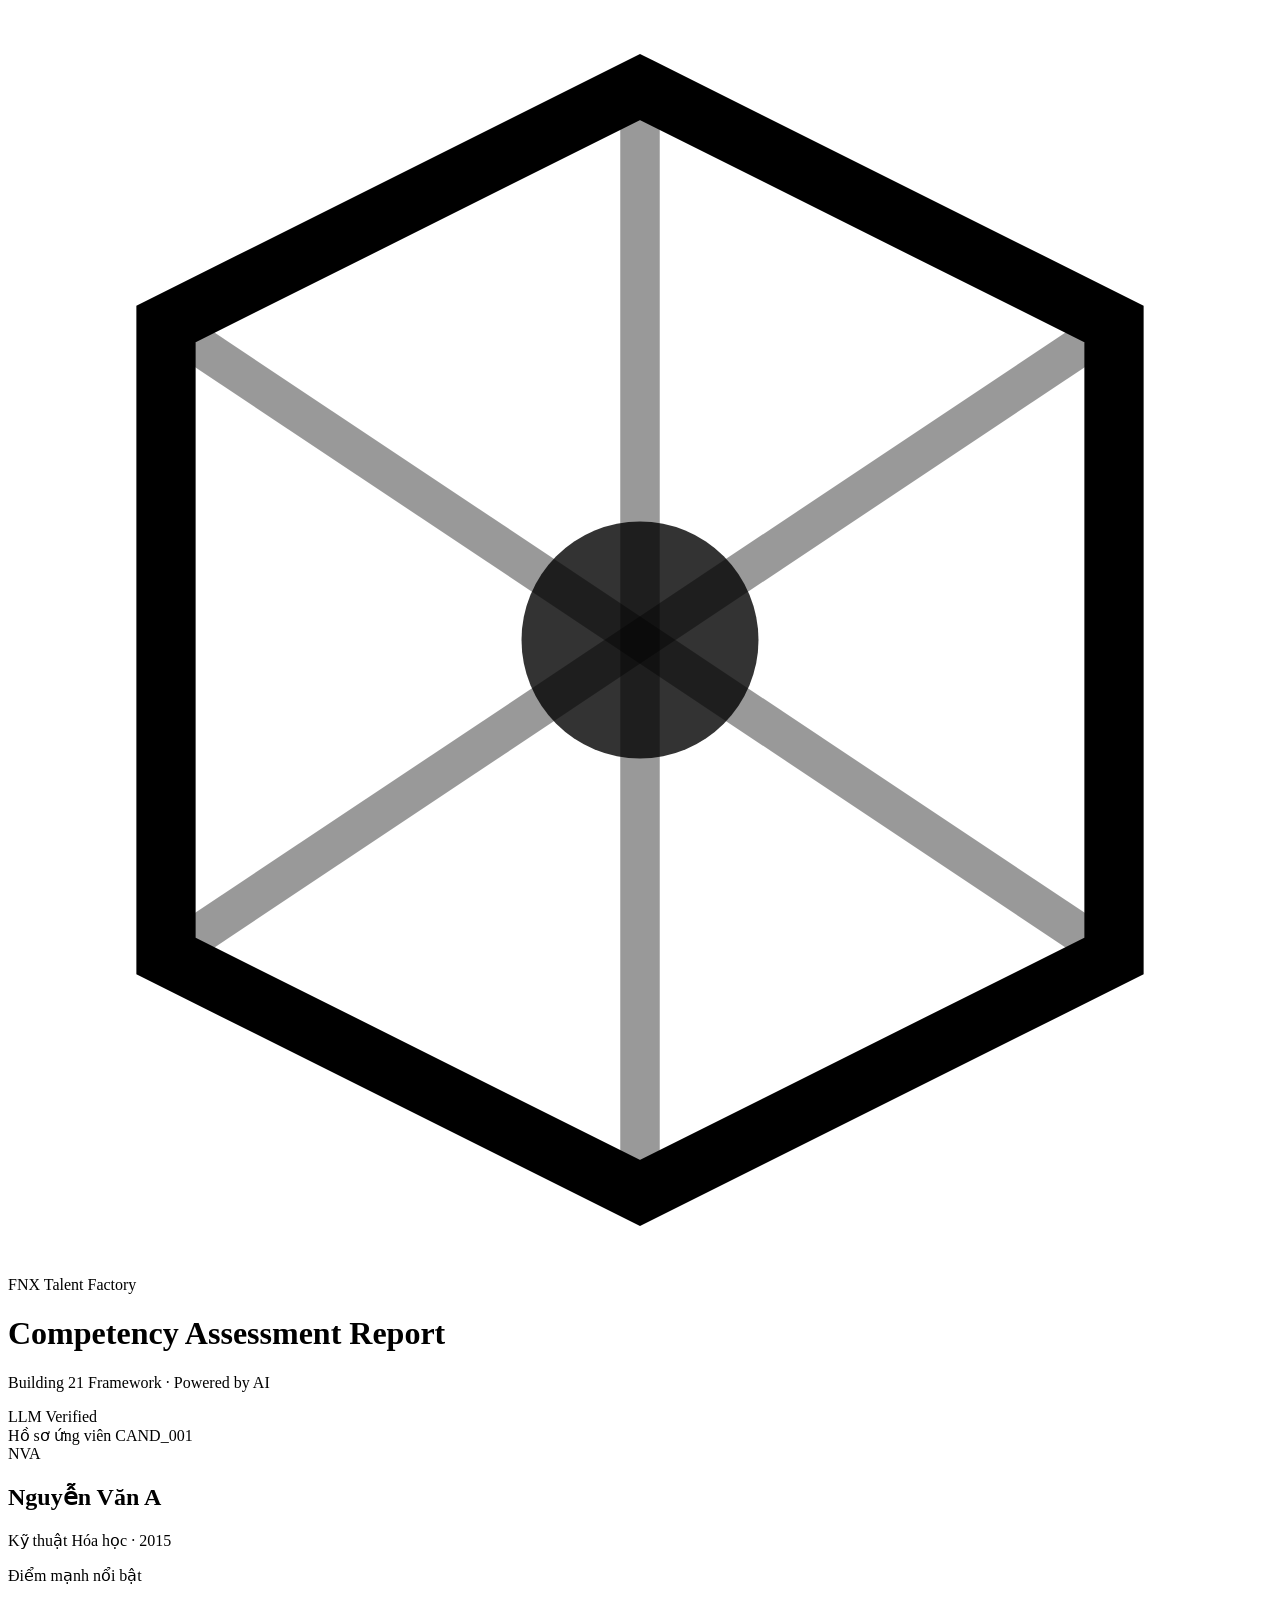
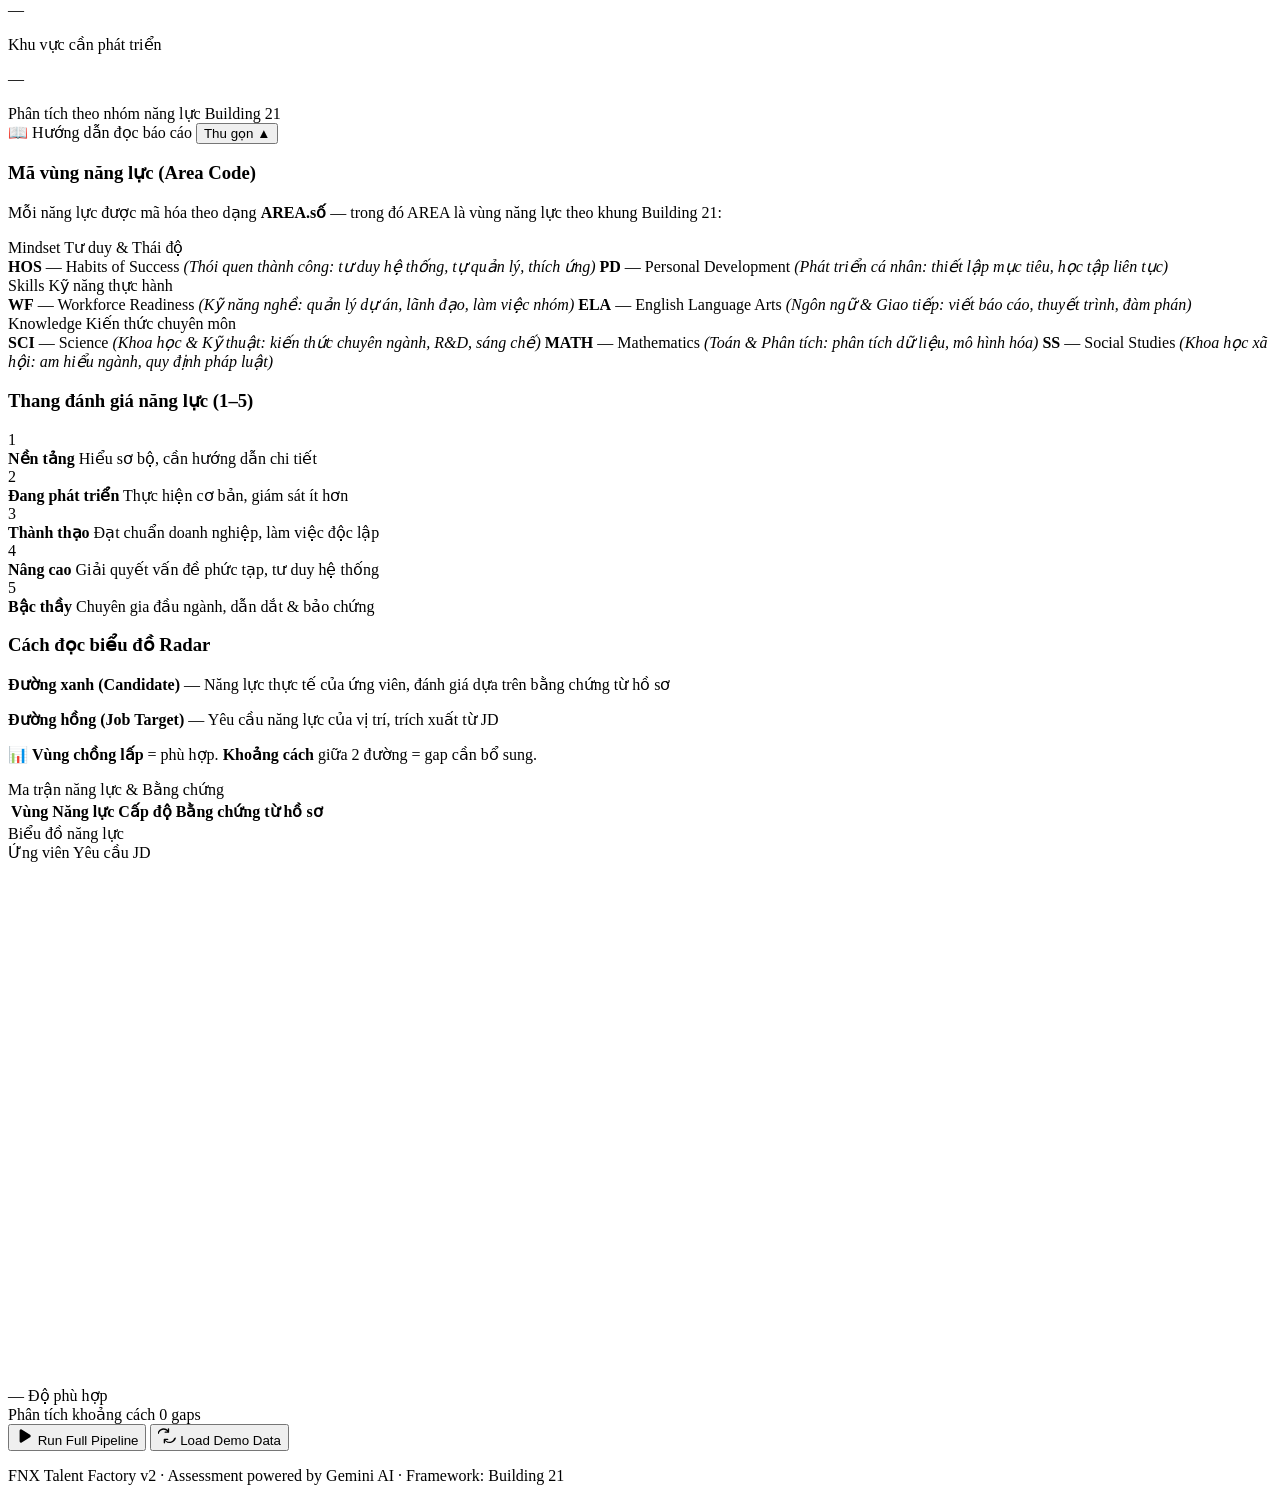
==== dashboard/index.html @ ba30fd25 "feat: FNX Talent Factory v2 — DAG Pipeline + Assessment Dashboard Architecture: - DAG Pipeline Engin" ====
<!DOCTYPE html>
<html lang="vi">

<head>
    <meta charset="UTF-8">
    <meta name="viewport" content="width=device-width, initial-scale=1.0">
    <title>FNX Talent Factory — Competency Assessment Report</title>
    <meta name="description"
        content="FNX Talent Factory Assessment Dashboard — Radar Chart visualization inspired by SHL and Korn Ferry assessment standards.">
    <link rel="preconnect" href="https://fonts.googleapis.com">
    <link rel="preconnect" href="https://fonts.gstatic.com" crossorigin>
    <link
        href="https://fonts.googleapis.com/css2?family=Inter:wght@300;400;500;600;700;800&family=JetBrains+Mono:wght@400;500&display=swap"
        rel="stylesheet">
    <link rel="stylesheet" href="/static/styles.css">
</head>

<body>
    <!-- Ambient background -->
    <div class="ambient-bg">
        <div class="ambient-orb orb-1"></div>
        <div class="ambient-orb orb-2"></div>
        <div class="ambient-orb orb-3"></div>
    </div>

    <div class="app-container">
        <!-- Header -->
        <header class="app-header">
            <div class="header-left">
                <div class="logo">
                    <div class="logo-icon">
                        <svg viewBox="0 0 32 32" fill="none">
                            <path d="M16 2L28 8V24L16 30L4 24V8L16 2Z" stroke="currentColor" stroke-width="1.5"
                                fill="none" />
                            <path d="M16 2L16 30" stroke="currentColor" stroke-width="1" opacity="0.4" />
                            <path d="M4 8L28 24" stroke="currentColor" stroke-width="1" opacity="0.4" />
                            <path d="M28 8L4 24" stroke="currentColor" stroke-width="1" opacity="0.4" />
                            <circle cx="16" cy="16" r="3" fill="currentColor" opacity="0.8" />
                        </svg>
                    </div>
                    <div class="logo-text">
                        <span class="logo-name">FNX</span>
                        <span class="logo-sub">Talent Factory</span>
                    </div>
                </div>
            </div>
            <div class="header-center">
                <h1>Competency Assessment Report</h1>
                <p class="header-subtitle">Building 21 Framework · Powered by AI</p>
            </div>
            <div class="header-right">
                <div class="header-meta">
                    <span class="meta-badge live-badge">
                        <span class="pulse-dot"></span>
                        LLM Verified
                    </span>
                    <span class="meta-date" id="reportDate"></span>
                </div>
            </div>
        </header>

        <!-- Main Content -->
        <main class="main-content">
            <!-- Left Column: Candidate Info + Details -->
            <div class="col-left">
                <!-- Candidate Card -->
                <section class="card candidate-card" id="candidateCard">
                    <div class="card-header">
                        <span class="card-label">Hồ sơ ứng viên</span>
                        <span class="candidate-id" id="candidateId">CAND_001</span>
                    </div>
                    <div class="candidate-info">
                        <div class="candidate-avatar" id="candidateAvatar">
                            <span>NVA</span>
                        </div>
                        <div class="candidate-details">
                            <h2 class="candidate-name" id="candidateName">Nguyễn Văn A</h2>
                            <p class="candidate-major" id="candidateMajor">Kỹ thuật Hóa học · 2015</p>
                        </div>
                    </div>
                    <div class="candidate-summary">
                        <div class="summary-item">
                            <span class="summary-label">Điểm mạnh nổi bật</span>
                            <p class="summary-text" id="overallStrength">—</p>
                        </div>
                        <div class="summary-item">
                            <span class="summary-label">Khu vực cần phát triển</span>
                            <p class="summary-text" id="developmentAreas">—</p>
                        </div>
                    </div>
                </section>

                <!-- Domain Breakdown -->
                <section class="card domain-card">
                    <div class="card-header">
                        <span class="card-label">Phân tích theo nhóm năng lực</span>
                        <span class="card-badge">Building 21</span>
                    </div>
                    <div class="domain-bars" id="domainBars">
                        <!-- Generated by JS -->
                    </div>
                </section>

                <!-- Framework Legend — Hướng dẫn đọc báo cáo -->
                <section class="card legend-card" id="legendCard">
                    <div class="card-header">
                        <span class="card-label">📖 Hướng dẫn đọc báo cáo</span>
                        <button class="card-toggle" id="legendToggle" onclick="toggleLegend()">Thu gọn ▲</button>
                    </div>
                    <div class="legend-content" id="legendContent">
                        <!-- Area Codes -->
                        <div class="legend-section">
                            <h3 class="legend-section-title">Mã vùng năng lực (Area Code)</h3>
                            <p class="legend-section-desc">Mỗi năng lực được mã hóa theo dạng <strong>AREA.số</strong> —
                                trong đó AREA là vùng năng lực theo khung Building 21:</p>
                            <div class="legend-grid">
                                <div class="legend-area-item" style="--area-color: var(--domain-mindset)">
                                    <div class="legend-area-header">
                                        <span class="legend-area-badge">Mindset</span>
                                        <span class="legend-area-label">Tư duy & Thái độ</span>
                                    </div>
                                    <div class="legend-area-codes">
                                        <span class="legend-code"><strong>HOS</strong> — Habits of Success <em>(Thói
                                                quen thành công: tư duy hệ thống, tự quản lý, thích ứng)</em></span>
                                        <span class="legend-code"><strong>PD</strong> — Personal Development <em>(Phát
                                                triển cá nhân: thiết lập mục tiêu, học tập liên tục)</em></span>
                                    </div>
                                </div>
                                <div class="legend-area-item" style="--area-color: var(--domain-skills)">
                                    <div class="legend-area-header">
                                        <span class="legend-area-badge">Skills</span>
                                        <span class="legend-area-label">Kỹ năng thực hành</span>
                                    </div>
                                    <div class="legend-area-codes">
                                        <span class="legend-code"><strong>WF</strong> — Workforce Readiness <em>(Kỹ năng
                                                nghề: quản lý dự án, lãnh đạo, làm việc nhóm)</em></span>
                                        <span class="legend-code"><strong>ELA</strong> — English Language Arts <em>(Ngôn
                                                ngữ & Giao tiếp: viết báo cáo, thuyết trình, đàm phán)</em></span>
                                    </div>
                                </div>
                                <div class="legend-area-item" style="--area-color: var(--domain-knowledge)">
                                    <div class="legend-area-header">
                                        <span class="legend-area-badge">Knowledge</span>
                                        <span class="legend-area-label">Kiến thức chuyên môn</span>
                                    </div>
                                    <div class="legend-area-codes">
                                        <span class="legend-code"><strong>SCI</strong> — Science <em>(Khoa học & Kỹ
                                                thuật: kiến thức chuyên ngành, R&D, sáng chế)</em></span>
                                        <span class="legend-code"><strong>MATH</strong> — Mathematics <em>(Toán & Phân
                                                tích: phân tích dữ liệu, mô hình hóa)</em></span>
                                        <span class="legend-code"><strong>SS</strong> — Social Studies <em>(Khoa học xã
                                                hội: am hiểu ngành, quy định pháp luật)</em></span>
                                    </div>
                                </div>
                            </div>
                        </div>

                        <!-- Level Scale -->
                        <div class="legend-section">
                            <h3 class="legend-section-title">Thang đánh giá năng lực (1–5)</h3>
                            <div class="level-scale">
                                <div class="level-scale-item">
                                    <span class="level-badge level-1">1</span>
                                    <div class="level-scale-text">
                                        <strong>Nền tảng</strong>
                                        <span>Hiểu sơ bộ, cần hướng dẫn chi tiết</span>
                                    </div>
                                </div>
                                <div class="level-scale-item">
                                    <span class="level-badge level-2">2</span>
                                    <div class="level-scale-text">
                                        <strong>Đang phát triển</strong>
                                        <span>Thực hiện cơ bản, giám sát ít hơn</span>
                                    </div>
                                </div>
                                <div class="level-scale-item">
                                    <span class="level-badge level-3">3</span>
                                    <div class="level-scale-text">
                                        <strong>Thành thạo</strong>
                                        <span>Đạt chuẩn doanh nghiệp, làm việc độc lập</span>
                                    </div>
                                </div>
                                <div class="level-scale-item">
                                    <span class="level-badge level-4">4</span>
                                    <div class="level-scale-text">
                                        <strong>Nâng cao</strong>
                                        <span>Giải quyết vấn đề phức tạp, tư duy hệ thống</span>
                                    </div>
                                </div>
                                <div class="level-scale-item">
                                    <span class="level-badge level-5">5</span>
                                    <div class="level-scale-text">
                                        <strong>Bậc thầy</strong>
                                        <span>Chuyên gia đầu ngành, dẫn dắt & bảo chứng</span>
                                    </div>
                                </div>
                            </div>
                        </div>

                        <!-- Reading guide -->
                        <div class="legend-section reading-guide">
                            <h3 class="legend-section-title">Cách đọc biểu đồ Radar</h3>
                            <div class="reading-guide-items">
                                <p><span class="legend-dot legend-actual"></span> <strong>Đường xanh
                                        (Candidate)</strong> — Năng lực thực tế của ứng viên, đánh giá dựa trên bằng
                                    chứng từ hồ sơ</p>
                                <p><span class="legend-dot legend-target"></span> <strong>Đường hồng (Job
                                        Target)</strong> — Yêu cầu năng lực của vị trí, trích xuất từ JD</p>
                                <p>📊 <strong>Vùng chồng lấp</strong> = phù hợp. <strong>Khoảng cách</strong> giữa 2
                                    đường = gap cần bổ sung.</p>
                            </div>
                        </div>
                    </div>
                </section>

                <!-- Competency Detail Table -->
                <section class="card competency-table-card">
                    <div class="card-header">
                        <span class="card-label">Ma trận năng lực & Bằng chứng</span>
                    </div>
                    <div class="table-wrapper">
                        <table class="competency-table" id="competencyTable">
                            <thead>
                                <tr>
                                    <th>Vùng</th>
                                    <th>Năng lực</th>
                                    <th>Cấp độ</th>
                                    <th>Bằng chứng từ hồ sơ</th>
                                </tr>
                            </thead>
                            <tbody id="competencyTableBody">
                                <!-- Generated by JS -->
                            </tbody>
                        </table>
                    </div>
                </section>
            </div>

            <!-- Right Column: Radar Chart + Score -->
            <div class="col-right">
                <!-- Radar Chart Card -->
                <section class="card radar-card">
                    <div class="card-header">
                        <span class="card-label">Biểu đồ năng lực</span>
                        <div class="radar-legend">
                            <span class="legend-item">
                                <span class="legend-dot legend-actual"></span>
                                Ứng viên
                            </span>
                            <span class="legend-item">
                                <span class="legend-dot legend-target"></span>
                                Yêu cầu JD
                            </span>
                        </div>
                    </div>
                    <div class="radar-container">
                        <canvas id="radarCanvas" width="520" height="520"></canvas>
                        <div class="radar-center-score" id="radarCenterScore">
                            <span class="score-value" id="fitScoreValue">—</span>
                            <span class="score-label">Độ phù hợp</span>
                        </div>
                    </div>
                </section>

                <!-- Gap Analysis Card (SHL style) -->
                <section class="card gap-card">
                    <div class="card-header">
                        <span class="card-label">Phân tích khoảng cách</span>
                        <span class="card-badge gap-badge" id="gapCount">0 gaps</span>
                    </div>
                    <div class="gap-list" id="gapList">
                        <!-- Generated by JS -->
                    </div>
                </section>

                <!-- Action Button -->
                <div class="action-bar">
                    <button class="btn btn-primary" id="runAssessmentBtn" onclick="runFullPipeline()">
                        <svg viewBox="0 0 20 20" fill="currentColor" width="18" height="18">
                            <path
                                d="M6.3 2.841A1.5 1.5 0 004 4.11V15.89a1.5 1.5 0 002.3 1.269l9.344-5.89a1.5 1.5 0 000-2.538L6.3 2.84z" />
                        </svg>
                        Run Full Pipeline
                    </button>
                    <button class="btn btn-secondary" onclick="loadDemoData()">
                        <svg viewBox="0 0 20 20" fill="currentColor" width="18" height="18">
                            <path fill-rule="evenodd"
                                d="M15.312 11.424a5.5 5.5 0 01-9.201 2.466l-.312-.311h2.433a.75.75 0 000-1.5H4.598a.75.75 0 00-.75.75v3.634a.75.75 0 001.5 0v-2.033l.312.311a7 7 0 0011.712-3.138.75.75 0 00-1.449-.39zm-6.624-8.848a7 7 0 00-11.712 3.138.75.75 0 001.45.388 5.5 5.5 0 019.201-2.466l.312.311H5.506a.75.75 0 000 1.5H9.14a.75.75 0 00.75-.75V1.063a.75.75 0 00-1.5 0v2.033l-.312-.311z"
                                clip-rule="evenodd" transform="translate(2.5,1)" />
                        </svg>
                        Load Demo Data
                    </button>
                </div>
            </div>
        </main>

        <!-- Footer -->
        <footer class="app-footer">
            <p>FNX Talent Factory v2 · Assessment powered by Gemini AI · Framework: Building 21</p>
        </footer>
    </div>

    <script src="/static/radar.js"></script>
    <script src="/static/app.js"></script>
</body>

</html>
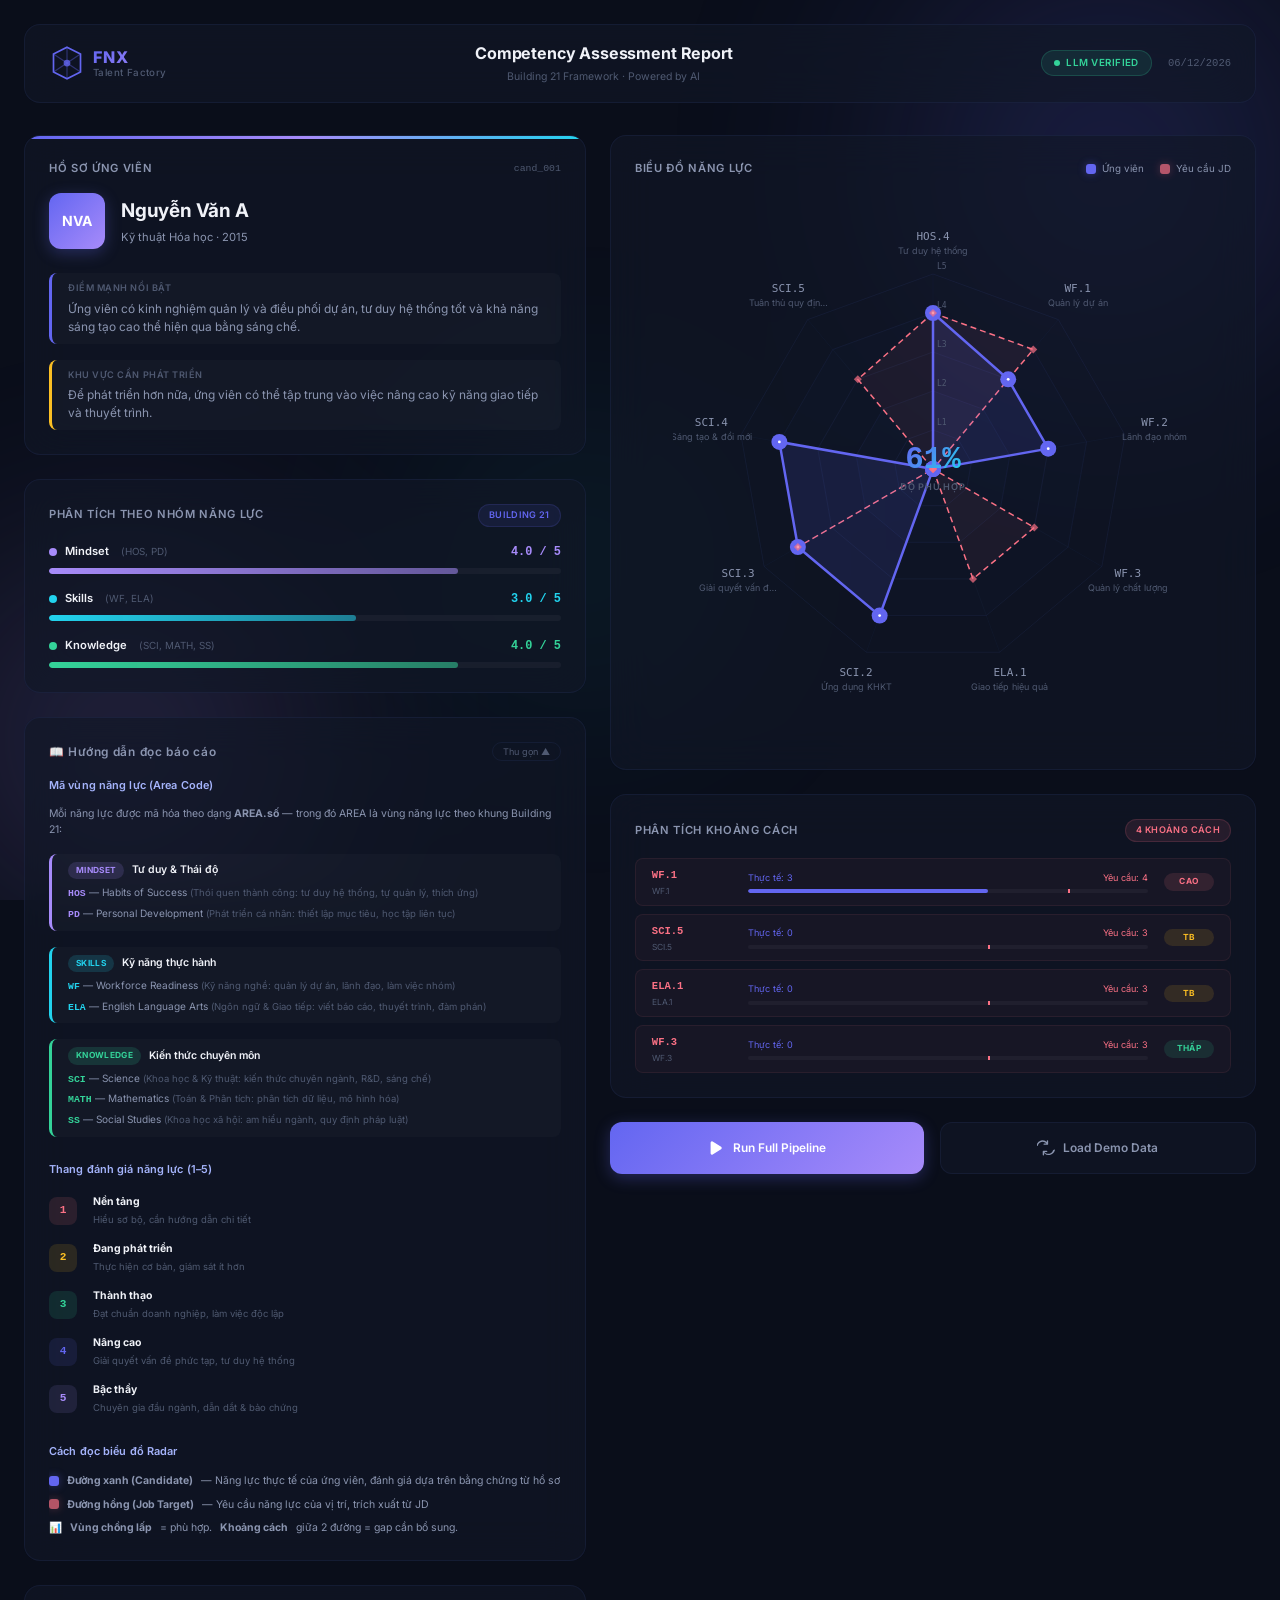
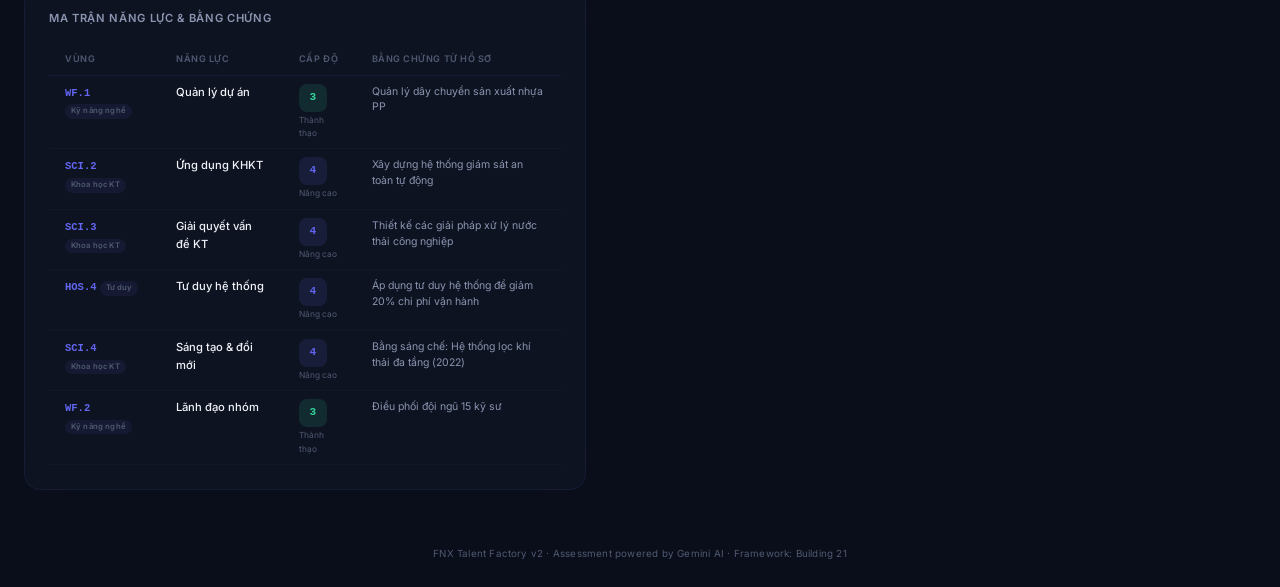
==== commit 1dd826ab: "deploy: Vercel configuration + relative paths - Add vercel.json with Python serverless + static rout" ====
--- a/dashboard/index.html
+++ b/dashboard/index.html
@@ -12,7 +12,7 @@
     <link
         href="https://fonts.googleapis.com/css2?family=Inter:wght@300;400;500;600;700;800&family=JetBrains+Mono:wght@400;500&display=swap"
         rel="stylesheet">
-    <link rel="stylesheet" href="/static/styles.css">
+    <link rel="stylesheet" href="styles.css">
 </head>
 
 <body>
@@ -300,8 +300,8 @@
         </footer>
     </div>
 
-    <script src="/static/radar.js"></script>
-    <script src="/static/app.js"></script>
+    <script src="radar.js"></script>
+    <script src="app.js"></script>
 </body>
 
 </html>
--- a/dashboard/styles.css
+++ b/dashboard/styles.css
@@ -0,0 +1,1166 @@
+/* ══════════════════════════════════════════════════════════
+   FNX TALENT FACTORY — ASSESSMENT DASHBOARD
+   Design System: Dark Mode, Glassmorphism, Premium Aesthetic
+   Inspired by: SHL Universal Competency Framework + Korn Ferry
+   ══════════════════════════════════════════════════════════ */
+
+/* ── CSS Custom Properties ── */
+:root {
+    /* Core palette */
+    --bg-primary: #0a0e1a;
+    --bg-secondary: #111827;
+    --bg-card: rgba(17, 24, 39, 0.65);
+    --bg-card-hover: rgba(24, 33, 52, 0.8);
+    --border-subtle: rgba(99, 128, 255, 0.08);
+    --border-glow: rgba(99, 128, 255, 0.2);
+
+    /* Text */
+    --text-primary: #f0f2f8;
+    --text-secondary: #8b95b0;
+    --text-muted: #505a72;
+    --text-accent: #a5b4fc;
+
+    /* Accents */
+    --accent-blue: #6366f1;
+    --accent-cyan: #22d3ee;
+    --accent-emerald: #34d399;
+    --accent-amber: #fbbf24;
+    --accent-rose: #fb7185;
+    --accent-violet: #a78bfa;
+
+    /* Radar chart colors */
+    --radar-candidate: #6366f1;
+    --radar-candidate-fill: rgba(99, 102, 241, 0.15);
+    --radar-target: #fb7185;
+    --radar-target-fill: rgba(251, 113, 133, 0.08);
+    --radar-grid: rgba(99, 128, 255, 0.08);
+    --radar-grid-text: #505a72;
+
+    /* Domain colors */
+    --domain-mindset: #a78bfa;
+    --domain-skills: #22d3ee;
+    --domain-knowledge: #34d399;
+
+    /* Level colors */
+    --level-1: #fb7185;
+    --level-2: #fbbf24;
+    --level-3: #34d399;
+    --level-4: #6366f1;
+    --level-5: #a78bfa;
+
+    /* Spacing */
+    --gap-xs: 4px;
+    --gap-sm: 8px;
+    --gap-md: 16px;
+    --gap-lg: 24px;
+    --gap-xl: 32px;
+    --gap-2xl: 48px;
+
+    /* Radius */
+    --radius-sm: 8px;
+    --radius-md: 12px;
+    --radius-lg: 16px;
+    --radius-xl: 20px;
+
+    /* Transitions */
+    --transition-fast: 150ms cubic-bezier(0.4, 0, 0.2, 1);
+    --transition-base: 250ms cubic-bezier(0.4, 0, 0.2, 1);
+    --transition-slow: 500ms cubic-bezier(0.4, 0, 0.2, 1);
+}
+
+/* ── Reset & Base ── */
+*,
+*::before,
+*::after {
+    margin: 0;
+    padding: 0;
+    box-sizing: border-box;
+}
+
+html {
+    font-size: 14px;
+    -webkit-font-smoothing: antialiased;
+    -moz-osx-font-smoothing: grayscale;
+}
+
+body {
+    font-family: 'Inter', -apple-system, BlinkMacSystemFont, sans-serif;
+    background: var(--bg-primary);
+    color: var(--text-primary);
+    min-height: 100vh;
+    overflow-x: hidden;
+    line-height: 1.6;
+}
+
+/* ── Ambient Background ── */
+.ambient-bg {
+    position: fixed;
+    inset: 0;
+    z-index: 0;
+    overflow: hidden;
+    pointer-events: none;
+}
+
+.ambient-orb {
+    position: absolute;
+    border-radius: 50%;
+    filter: blur(120px);
+    opacity: 0.3;
+    animation: orbFloat 20s ease-in-out infinite;
+}
+
+.orb-1 {
+    width: 600px;
+    height: 600px;
+    background: radial-gradient(circle, var(--accent-blue), transparent 70%);
+    top: -15%;
+    right: -10%;
+    animation-delay: 0s;
+}
+
+.orb-2 {
+    width: 500px;
+    height: 500px;
+    background: radial-gradient(circle, var(--accent-violet), transparent 70%);
+    bottom: -10%;
+    left: -10%;
+    animation-delay: -7s;
+}
+
+.orb-3 {
+    width: 400px;
+    height: 400px;
+    background: radial-gradient(circle, var(--accent-cyan), transparent 70%);
+    top: 40%;
+    left: 30%;
+    animation-delay: -14s;
+    opacity: 0.15;
+}
+
+@keyframes orbFloat {
+
+    0%,
+    100% {
+        transform: translate(0, 0) scale(1);
+    }
+
+    33% {
+        transform: translate(30px, -40px) scale(1.05);
+    }
+
+    66% {
+        transform: translate(-20px, 20px) scale(0.95);
+    }
+}
+
+/* ── App Container ── */
+.app-container {
+    position: relative;
+    z-index: 1;
+    max-width: 1440px;
+    margin: 0 auto;
+    padding: var(--gap-lg);
+    min-height: 100vh;
+    display: flex;
+    flex-direction: column;
+}
+
+/* ── Header ── */
+.app-header {
+    display: flex;
+    align-items: center;
+    justify-content: space-between;
+    padding: var(--gap-md) var(--gap-lg);
+    margin-bottom: var(--gap-xl);
+    background: var(--bg-card);
+    border: 1px solid var(--border-subtle);
+    border-radius: var(--radius-lg);
+    backdrop-filter: blur(20px);
+}
+
+.header-left {
+    flex-shrink: 0;
+}
+
+.logo {
+    display: flex;
+    align-items: center;
+    gap: var(--gap-sm);
+}
+
+.logo-icon {
+    width: 36px;
+    height: 36px;
+    color: var(--accent-blue);
+}
+
+.logo-icon svg {
+    width: 100%;
+    height: 100%;
+}
+
+.logo-text {
+    display: flex;
+    flex-direction: column;
+    line-height: 1.2;
+}
+
+.logo-name {
+    font-size: 1.15rem;
+    font-weight: 800;
+    letter-spacing: 0.05em;
+    background: linear-gradient(135deg, var(--accent-blue), var(--accent-violet));
+    -webkit-background-clip: text;
+    -webkit-text-fill-color: transparent;
+    background-clip: text;
+}
+
+.logo-sub {
+    font-size: 0.7rem;
+    color: var(--text-muted);
+    font-weight: 500;
+    letter-spacing: 0.04em;
+}
+
+.header-center {
+    text-align: center;
+}
+
+.header-center h1 {
+    font-size: 1.15rem;
+    font-weight: 700;
+    color: var(--text-primary);
+    letter-spacing: -0.01em;
+}
+
+.header-subtitle {
+    font-size: 0.75rem;
+    color: var(--text-muted);
+    margin-top: 2px;
+}
+
+.header-right {
+    flex-shrink: 0;
+}
+
+.header-meta {
+    display: flex;
+    align-items: center;
+    gap: var(--gap-md);
+}
+
+.meta-badge {
+    display: inline-flex;
+    align-items: center;
+    gap: 6px;
+    padding: 4px 12px;
+    border-radius: 100px;
+    font-size: 0.7rem;
+    font-weight: 600;
+    text-transform: uppercase;
+    letter-spacing: 0.05em;
+}
+
+.live-badge {
+    background: rgba(52, 211, 153, 0.1);
+    color: var(--accent-emerald);
+    border: 1px solid rgba(52, 211, 153, 0.2);
+}
+
+.pulse-dot {
+    width: 6px;
+    height: 6px;
+    border-radius: 50%;
+    background: var(--accent-emerald);
+    animation: pulse 2s infinite;
+}
+
+@keyframes pulse {
+
+    0%,
+    100% {
+        opacity: 1;
+        transform: scale(1);
+    }
+
+    50% {
+        opacity: 0.5;
+        transform: scale(1.3);
+    }
+}
+
+.meta-date {
+    font-size: 0.75rem;
+    color: var(--text-muted);
+    font-family: 'JetBrains Mono', monospace;
+}
+
+/* ── Main Layout ── */
+.main-content {
+    display: grid;
+    grid-template-columns: 1fr 1.15fr;
+    gap: var(--gap-lg);
+    flex: 1;
+}
+
+.col-left,
+.col-right {
+    display: flex;
+    flex-direction: column;
+    gap: var(--gap-lg);
+}
+
+/* ── Card Base ── */
+.card {
+    background: var(--bg-card);
+    border: 1px solid var(--border-subtle);
+    border-radius: var(--radius-lg);
+    padding: var(--gap-lg);
+    backdrop-filter: blur(20px);
+    transition: border-color var(--transition-base);
+}
+
+.card:hover {
+    border-color: var(--border-glow);
+}
+
+.card-header {
+    display: flex;
+    align-items: center;
+    justify-content: space-between;
+    margin-bottom: var(--gap-md);
+}
+
+.card-label {
+    font-size: 0.8rem;
+    font-weight: 600;
+    color: var(--text-secondary);
+    text-transform: uppercase;
+    letter-spacing: 0.06em;
+}
+
+.card-badge {
+    display: inline-flex;
+    align-items: center;
+    padding: 3px 10px;
+    border-radius: 100px;
+    font-size: 0.65rem;
+    font-weight: 600;
+    text-transform: uppercase;
+    letter-spacing: 0.04em;
+    background: rgba(99, 102, 241, 0.1);
+    color: var(--accent-blue);
+    border: 1px solid rgba(99, 102, 241, 0.15);
+}
+
+.gap-badge {
+    background: rgba(251, 113, 133, 0.1);
+    color: var(--accent-rose);
+    border-color: rgba(251, 113, 133, 0.15);
+}
+
+/* ── Candidate Card ── */
+.candidate-card {
+    position: relative;
+    overflow: hidden;
+}
+
+.candidate-card::before {
+    content: '';
+    position: absolute;
+    top: 0;
+    left: 0;
+    right: 0;
+    height: 3px;
+    background: linear-gradient(90deg, var(--accent-blue), var(--accent-violet), var(--accent-cyan));
+    border-radius: var(--radius-lg) var(--radius-lg) 0 0;
+}
+
+.candidate-id {
+    font-family: 'JetBrains Mono', monospace;
+    font-size: 0.7rem;
+    color: var(--text-muted);
+}
+
+.candidate-info {
+    display: flex;
+    align-items: center;
+    gap: var(--gap-md);
+    margin-bottom: var(--gap-lg);
+}
+
+.candidate-avatar {
+    width: 56px;
+    height: 56px;
+    border-radius: var(--radius-md);
+    background: linear-gradient(135deg, var(--accent-blue), var(--accent-violet));
+    display: flex;
+    align-items: center;
+    justify-content: center;
+    font-weight: 700;
+    font-size: 1rem;
+    color: white;
+    flex-shrink: 0;
+    box-shadow: 0 4px 16px rgba(99, 102, 241, 0.3);
+}
+
+.candidate-name {
+    font-size: 1.35rem;
+    font-weight: 700;
+    color: var(--text-primary);
+    letter-spacing: -0.01em;
+}
+
+.candidate-major {
+    font-size: 0.8rem;
+    color: var(--text-secondary);
+    margin-top: 2px;
+}
+
+.candidate-summary {
+    display: flex;
+    flex-direction: column;
+    gap: var(--gap-md);
+}
+
+.summary-item {
+    padding: var(--gap-sm) var(--gap-md);
+    background: rgba(255, 255, 255, 0.02);
+    border-radius: var(--radius-sm);
+    border-left: 3px solid var(--accent-blue);
+}
+
+.summary-item:last-child {
+    border-left-color: var(--accent-amber);
+}
+
+.summary-label {
+    font-size: 0.65rem;
+    font-weight: 600;
+    color: var(--text-muted);
+    text-transform: uppercase;
+    letter-spacing: 0.06em;
+    display: block;
+    margin-bottom: 4px;
+}
+
+.summary-text {
+    font-size: 0.85rem;
+    color: var(--text-secondary);
+    line-height: 1.5;
+}
+
+/* ── Domain Bars (Korn Ferry style) ── */
+.domain-bars {
+    display: flex;
+    flex-direction: column;
+    gap: var(--gap-md);
+}
+
+.domain-item {
+    display: flex;
+    flex-direction: column;
+    gap: 6px;
+}
+
+.domain-header {
+    display: flex;
+    align-items: center;
+    justify-content: space-between;
+}
+
+.domain-name {
+    display: flex;
+    align-items: center;
+    gap: var(--gap-sm);
+}
+
+.domain-icon {
+    width: 8px;
+    height: 8px;
+    border-radius: 50%;
+}
+
+.domain-label {
+    font-size: 0.8rem;
+    font-weight: 600;
+    color: var(--text-primary);
+}
+
+.domain-sublabel {
+    font-size: 0.7rem;
+    color: var(--text-muted);
+    margin-left: 4px;
+}
+
+.domain-score {
+    font-family: 'JetBrains Mono', monospace;
+    font-size: 0.85rem;
+    font-weight: 600;
+}
+
+.domain-bar-track {
+    width: 100%;
+    height: 6px;
+    border-radius: 3px;
+    background: rgba(255, 255, 255, 0.04);
+    overflow: hidden;
+}
+
+.domain-bar-fill {
+    height: 100%;
+    border-radius: 3px;
+    transition: width 1s cubic-bezier(0.4, 0, 0.2, 1);
+    width: 0;
+}
+
+/* ── Competency Table ── */
+.table-wrapper {
+    overflow-x: auto;
+}
+
+.competency-table {
+    width: 100%;
+    border-collapse: separate;
+    border-spacing: 0;
+}
+
+.competency-table thead th {
+    font-size: 0.65rem;
+    font-weight: 600;
+    color: var(--text-muted);
+    text-transform: uppercase;
+    letter-spacing: 0.06em;
+    padding: var(--gap-sm) var(--gap-md);
+    text-align: left;
+    border-bottom: 1px solid var(--border-subtle);
+}
+
+.competency-table tbody tr {
+    transition: background var(--transition-fast);
+}
+
+.competency-table tbody tr:hover {
+    background: rgba(255, 255, 255, 0.02);
+}
+
+.competency-table tbody td {
+    padding: var(--gap-sm) var(--gap-md);
+    font-size: 0.8rem;
+    color: var(--text-secondary);
+    border-bottom: 1px solid rgba(255, 255, 255, 0.02);
+    vertical-align: top;
+}
+
+.competency-code {
+    font-family: 'JetBrains Mono', monospace;
+    font-weight: 600;
+    font-size: 0.75rem;
+    color: var(--accent-blue);
+}
+
+.competency-name-cell {
+    font-weight: 500;
+    color: var(--text-primary);
+}
+
+.level-badge {
+    display: inline-flex;
+    align-items: center;
+    justify-content: center;
+    width: 28px;
+    height: 28px;
+    border-radius: var(--radius-sm);
+    font-weight: 700;
+    font-size: 0.8rem;
+    font-family: 'JetBrains Mono', monospace;
+}
+
+.level-1 {
+    background: rgba(251, 113, 133, 0.12);
+    color: var(--level-1);
+}
+
+.level-2 {
+    background: rgba(251, 191, 36, 0.12);
+    color: var(--level-2);
+}
+
+.level-3 {
+    background: rgba(52, 211, 153, 0.12);
+    color: var(--level-3);
+}
+
+.level-4 {
+    background: rgba(99, 102, 241, 0.12);
+    color: var(--level-4);
+}
+
+.level-5 {
+    background: rgba(167, 139, 250, 0.12);
+    color: var(--level-5);
+}
+
+.evidence-text {
+    font-size: 0.75rem;
+    line-height: 1.5;
+    max-width: 220px;
+}
+
+.area-tag {
+    display: inline-block;
+    margin-top: 3px;
+    padding: 1px 6px;
+    border-radius: 100px;
+    font-size: 0.55rem;
+    font-weight: 600;
+    background: rgba(99, 102, 241, 0.08);
+    color: var(--text-muted);
+    letter-spacing: 0.02em;
+}
+
+.level-name {
+    display: block;
+    font-size: 0.6rem;
+    color: var(--text-muted);
+    margin-top: 2px;
+}
+
+.gap-item-info {
+    display: flex;
+    flex-direction: column;
+    gap: 2px;
+    min-width: 80px;
+}
+
+.gap-item-name {
+    font-size: 0.6rem;
+    color: var(--text-muted);
+    line-height: 1.3;
+    max-width: 90px;
+}
+
+/* ── Radar Chart Card ── */
+.radar-card {
+    position: relative;
+}
+
+.radar-legend {
+    display: flex;
+    gap: var(--gap-md);
+}
+
+.legend-item {
+    display: flex;
+    align-items: center;
+    gap: 6px;
+    font-size: 0.7rem;
+    color: var(--text-secondary);
+}
+
+.legend-dot {
+    width: 10px;
+    height: 10px;
+    border-radius: 3px;
+}
+
+.legend-actual {
+    background: var(--radar-candidate);
+    box-shadow: 0 0 8px rgba(99, 102, 241, 0.4);
+}
+
+.legend-target {
+    background: var(--radar-target);
+    box-shadow: 0 0 8px rgba(251, 113, 133, 0.4);
+    opacity: 0.7;
+}
+
+.radar-container {
+    position: relative;
+    display: flex;
+    align-items: center;
+    justify-content: center;
+    padding: var(--gap-md) 0;
+}
+
+#radarCanvas {
+    display: block;
+    max-width: 100%;
+    height: auto;
+}
+
+.radar-center-score {
+    position: absolute;
+    display: flex;
+    flex-direction: column;
+    align-items: center;
+    justify-content: center;
+    pointer-events: none;
+}
+
+.score-value {
+    font-size: 2.2rem;
+    font-weight: 800;
+    background: linear-gradient(135deg, var(--accent-blue), var(--accent-cyan));
+    -webkit-background-clip: text;
+    -webkit-text-fill-color: transparent;
+    background-clip: text;
+    line-height: 1;
+    font-family: 'JetBrains Mono', monospace;
+}
+
+.score-label {
+    font-size: 0.65rem;
+    color: var(--text-muted);
+    text-transform: uppercase;
+    letter-spacing: 0.08em;
+    font-weight: 600;
+    margin-top: 4px;
+}
+
+/* ── Gap Analysis ── */
+.gap-list {
+    display: flex;
+    flex-direction: column;
+    gap: var(--gap-sm);
+}
+
+.gap-item {
+    display: flex;
+    align-items: center;
+    gap: var(--gap-md);
+    padding: var(--gap-sm) var(--gap-md);
+    border-radius: var(--radius-sm);
+    background: rgba(251, 113, 133, 0.04);
+    border: 1px solid rgba(251, 113, 133, 0.08);
+    transition: all var(--transition-fast);
+}
+
+.gap-item:hover {
+    background: rgba(251, 113, 133, 0.08);
+    border-color: rgba(251, 113, 133, 0.15);
+}
+
+.gap-item-code {
+    font-family: 'JetBrains Mono', monospace;
+    font-weight: 600;
+    font-size: 0.75rem;
+    color: var(--accent-rose);
+    min-width: 50px;
+}
+
+.gap-bar-container {
+    flex: 1;
+    display: flex;
+    flex-direction: column;
+    gap: 4px;
+}
+
+.gap-bar-labels {
+    display: flex;
+    justify-content: space-between;
+    font-size: 0.65rem;
+}
+
+.gap-actual {
+    color: var(--accent-blue);
+}
+
+.gap-target {
+    color: var(--accent-rose);
+}
+
+.gap-bar-track {
+    width: 100%;
+    height: 4px;
+    border-radius: 2px;
+    background: rgba(255, 255, 255, 0.04);
+    position: relative;
+    overflow: hidden;
+}
+
+.gap-bar-actual {
+    position: absolute;
+    top: 0;
+    left: 0;
+    height: 100%;
+    border-radius: 2px;
+    background: var(--accent-blue);
+    transition: width 0.8s cubic-bezier(0.4, 0, 0.2, 1);
+}
+
+.gap-bar-target-line {
+    position: absolute;
+    top: -2px;
+    height: 8px;
+    width: 2px;
+    background: var(--accent-rose);
+    border-radius: 1px;
+    transition: left 0.8s cubic-bezier(0.4, 0, 0.2, 1);
+}
+
+.gap-priority {
+    font-size: 0.6rem;
+    font-weight: 700;
+    text-transform: uppercase;
+    letter-spacing: 0.05em;
+    padding: 2px 8px;
+    border-radius: 100px;
+    min-width: 50px;
+    text-align: center;
+}
+
+.priority-High {
+    background: rgba(251, 113, 133, 0.12);
+    color: var(--accent-rose);
+}
+
+.priority-Medium {
+    background: rgba(251, 191, 36, 0.12);
+    color: var(--accent-amber);
+}
+
+.priority-Low {
+    background: rgba(52, 211, 153, 0.12);
+    color: var(--accent-emerald);
+}
+
+.no-gap-message {
+    text-align: center;
+    padding: var(--gap-lg);
+    color: var(--text-muted);
+    font-size: 0.85rem;
+}
+
+/* ── Legend Card (Hướng dẫn đọc báo cáo) ── */
+.legend-card {
+    position: relative;
+}
+
+.legend-card .card-label {
+    text-transform: none;
+    font-size: 0.85rem;
+}
+
+.card-toggle {
+    background: none;
+    border: 1px solid var(--border-subtle);
+    color: var(--text-muted);
+    font-family: 'Inter', sans-serif;
+    font-size: 0.65rem;
+    padding: 3px 10px;
+    border-radius: 100px;
+    cursor: pointer;
+    transition: all var(--transition-fast);
+}
+
+.card-toggle:hover {
+    color: var(--text-primary);
+    border-color: var(--border-glow);
+}
+
+.legend-content {
+    display: flex;
+    flex-direction: column;
+    gap: var(--gap-lg);
+    overflow: hidden;
+    transition: max-height 0.4s ease, opacity 0.3s ease;
+}
+
+.legend-content.collapsed {
+    max-height: 0 !important;
+    opacity: 0;
+    margin-top: 0;
+}
+
+.legend-section {
+    display: flex;
+    flex-direction: column;
+    gap: var(--gap-sm);
+}
+
+.legend-section-title {
+    font-size: 0.78rem;
+    font-weight: 600;
+    color: var(--text-accent);
+    letter-spacing: 0.01em;
+    margin-bottom: 4px;
+}
+
+.legend-section-desc {
+    font-size: 0.75rem;
+    color: var(--text-secondary);
+    line-height: 1.5;
+    margin-bottom: var(--gap-sm);
+}
+
+/* Area grid */
+.legend-grid {
+    display: flex;
+    flex-direction: column;
+    gap: var(--gap-md);
+}
+
+.legend-area-item {
+    padding: var(--gap-sm) var(--gap-md);
+    border-radius: var(--radius-sm);
+    background: rgba(255, 255, 255, 0.02);
+    border-left: 3px solid var(--area-color);
+}
+
+.legend-area-header {
+    display: flex;
+    align-items: center;
+    gap: var(--gap-sm);
+    margin-bottom: 6px;
+}
+
+.legend-area-badge {
+    display: inline-flex;
+    padding: 2px 8px;
+    border-radius: 100px;
+    font-size: 0.6rem;
+    font-weight: 700;
+    text-transform: uppercase;
+    letter-spacing: 0.04em;
+    background: color-mix(in srgb, var(--area-color) 15%, transparent);
+    color: var(--area-color);
+}
+
+.legend-area-label {
+    font-size: 0.75rem;
+    font-weight: 600;
+    color: var(--text-primary);
+}
+
+.legend-area-codes {
+    display: flex;
+    flex-direction: column;
+    gap: 4px;
+}
+
+.legend-code {
+    font-size: 0.72rem;
+    color: var(--text-secondary);
+    line-height: 1.5;
+}
+
+.legend-code strong {
+    font-family: 'JetBrains Mono', monospace;
+    color: var(--area-color);
+    font-size: 0.7rem;
+}
+
+.legend-code em {
+    color: var(--text-muted);
+    font-style: normal;
+    font-size: 0.68rem;
+}
+
+/* Level Scale */
+.level-scale {
+    display: flex;
+    flex-direction: column;
+    gap: 6px;
+}
+
+.level-scale-item {
+    display: flex;
+    align-items: center;
+    gap: var(--gap-md);
+    padding: 4px 0;
+}
+
+.level-scale-text {
+    display: flex;
+    flex-direction: column;
+    gap: 1px;
+}
+
+.level-scale-text strong {
+    font-size: 0.75rem;
+    color: var(--text-primary);
+}
+
+.level-scale-text span {
+    font-size: 0.68rem;
+    color: var(--text-muted);
+}
+
+/* Reading guide */
+.reading-guide-items {
+    display: flex;
+    flex-direction: column;
+    gap: var(--gap-sm);
+}
+
+.reading-guide-items p {
+    display: flex;
+    align-items: center;
+    gap: var(--gap-sm);
+    font-size: 0.75rem;
+    color: var(--text-secondary);
+    line-height: 1.5;
+}
+
+.reading-guide-items .legend-dot {
+    flex-shrink: 0;
+}
+
+/* ── Action Buttons ── */
+.action-bar {
+    display: flex;
+    gap: var(--gap-md);
+}
+
+.btn {
+    flex: 1;
+    display: inline-flex;
+    align-items: center;
+    justify-content: center;
+    gap: var(--gap-sm);
+    padding: var(--gap-md) var(--gap-lg);
+    border: none;
+    border-radius: var(--radius-md);
+    font-family: 'Inter', sans-serif;
+    font-size: 0.85rem;
+    font-weight: 600;
+    cursor: pointer;
+    transition: all var(--transition-base);
+}
+
+.btn-primary {
+    background: linear-gradient(135deg, var(--accent-blue), var(--accent-violet));
+    color: white;
+    box-shadow: 0 4px 16px rgba(99, 102, 241, 0.3);
+}
+
+.btn-primary:hover {
+    transform: translateY(-1px);
+    box-shadow: 0 8px 24px rgba(99, 102, 241, 0.4);
+}
+
+.btn-primary:active {
+    transform: translateY(0);
+}
+
+.btn-secondary {
+    background: var(--bg-card);
+    color: var(--text-secondary);
+    border: 1px solid var(--border-subtle);
+}
+
+.btn-secondary:hover {
+    background: var(--bg-card-hover);
+    border-color: var(--border-glow);
+    color: var(--text-primary);
+}
+
+/* ── Footer ── */
+.app-footer {
+    text-align: center;
+    padding: var(--gap-lg) 0 var(--gap-sm);
+    margin-top: var(--gap-xl);
+}
+
+.app-footer p {
+    font-size: 0.7rem;
+    color: var(--text-muted);
+    letter-spacing: 0.02em;
+}
+
+/* ── Animations ── */
+@keyframes fadeInUp {
+    from {
+        opacity: 0;
+        transform: translateY(20px);
+    }
+
+    to {
+        opacity: 1;
+        transform: translateY(0);
+    }
+}
+
+.card {
+    animation: fadeInUp 0.6s ease-out both;
+}
+
+.col-left .card:nth-child(1) {
+    animation-delay: 0.05s;
+}
+
+.col-left .card:nth-child(2) {
+    animation-delay: 0.15s;
+}
+
+.col-left .card:nth-child(3) {
+    animation-delay: 0.25s;
+}
+
+.col-right .card:nth-child(1) {
+    animation-delay: 0.1s;
+}
+
+.col-right .card:nth-child(2) {
+    animation-delay: 0.2s;
+}
+
+/* ── Loading state ── */
+.btn.loading {
+    position: relative;
+    pointer-events: none;
+    opacity: 0.7;
+}
+
+.btn.loading::after {
+    content: '';
+    width: 16px;
+    height: 16px;
+    border: 2px solid transparent;
+    border-top-color: currentColor;
+    border-radius: 50%;
+    animation: spin 0.6s linear infinite;
+    margin-left: 8px;
+}
+
+@keyframes spin {
+    to {
+        transform: rotate(360deg);
+    }
+}
+
+/* ── Responsive ── */
+@media (max-width: 1024px) {
+    .main-content {
+        grid-template-columns: 1fr;
+    }
+
+    .app-header {
+        flex-direction: column;
+        gap: var(--gap-md);
+        text-align: center;
+    }
+
+    .header-meta {
+        justify-content: center;
+    }
+}
+
+@media (max-width: 640px) {
+    html {
+        font-size: 13px;
+    }
+
+    .app-container {
+        padding: var(--gap-md);
+    }
+
+    .action-bar {
+        flex-direction: column;
+    }
+
+    .radar-container canvas {
+        max-width: 320px;
+    }
+}
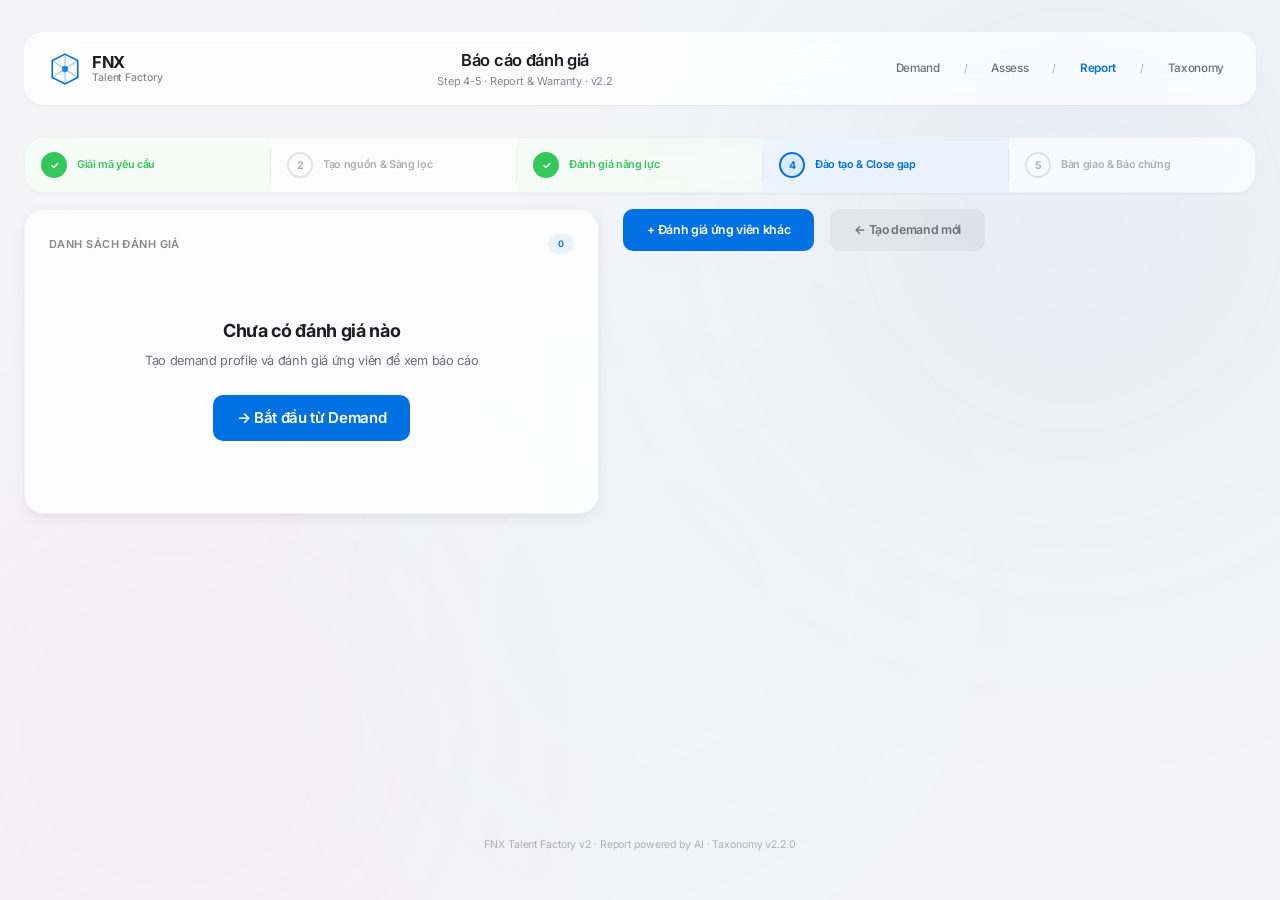
==== commit fd8916d3: "feat: implement internal competency audit pipeline with combat scenario generation and UI" ====
--- a/dashboard/index.html
+++ b/dashboard/index.html
@@ -4,304 +4,717 @@
 <head>
     <meta charset="UTF-8">
     <meta name="viewport" content="width=device-width, initial-scale=1.0">
-    <title>FNX Talent Factory — Competency Assessment Report</title>
-    <meta name="description"
-        content="FNX Talent Factory Assessment Dashboard — Radar Chart visualization inspired by SHL and Korn Ferry assessment standards.">
+    <title>FNX Talent Factory — Báo cáo đánh giá</title>
+    <meta name="description" content="FNX Report — Báo cáo đánh giá năng lực ứng viên vs yêu cầu tuyển dụng">
     <link rel="preconnect" href="https://fonts.googleapis.com">
     <link rel="preconnect" href="https://fonts.gstatic.com" crossorigin>
     <link
         href="https://fonts.googleapis.com/css2?family=Inter:wght@300;400;500;600;700;800&family=JetBrains+Mono:wght@400;500&display=swap"
         rel="stylesheet">
     <link rel="stylesheet" href="styles.css">
+    <style>
+        /* ═══ REPORT PAGE STYLES ═══ */
+        .nav-links {
+            display: flex;
+            gap: var(--gap-md);
+            align-items: center
+        }
+
+        .nav-link {
+            font-size: .78rem;
+            color: var(--text-secondary);
+            text-decoration: none;
+            font-weight: 500;
+            padding: 4px 8px;
+            border-radius: 6px;
+            transition: all var(--transition-fast)
+        }
+
+        .nav-link:hover {
+            color: var(--accent-blue);
+            background: rgba(0, 113, 227, .08)
+        }
+
+        .nav-link.active {
+            color: var(--accent-blue);
+            font-weight: 600
+        }
+
+        .nav-sep {
+            color: var(--text-caption);
+            font-size: .7rem
+        }
+
+        /* Process bar */
+        .process-bar {
+            display: flex;
+            gap: 0;
+            margin-bottom: var(--gap-md);
+            background: var(--bg-frosted);
+            border-radius: var(--radius-lg);
+            backdrop-filter: saturate(180%) blur(20px);
+            -webkit-backdrop-filter: saturate(180%) blur(20px);
+            box-shadow: var(--shadow-sm);
+            border: .5px solid rgba(0, 0, 0, .04);
+            overflow: hidden
+        }
+
+        .process-step {
+            flex: 1;
+            padding: 14px var(--gap-md);
+            display: flex;
+            align-items: center;
+            gap: 10px;
+            position: relative;
+            transition: all var(--transition-base);
+            cursor: default
+        }
+
+        .process-step::after {
+            content: '';
+            position: absolute;
+            right: 0;
+            top: 20%;
+            bottom: 20%;
+            width: 1px;
+            background: rgba(0, 0, 0, .06)
+        }
+
+        .process-step:last-child::after {
+            display: none
+        }
+
+        .process-step.active {
+            background: rgba(0, 113, 227, .06)
+        }
+
+        .process-step.completed {
+            background: rgba(52, 199, 89, .04)
+        }
+
+        .process-step .step-num {
+            width: 26px;
+            height: 26px;
+            border-radius: 50%;
+            display: flex;
+            align-items: center;
+            justify-content: center;
+            font-size: .7rem;
+            font-weight: 700;
+            border: 2px solid rgba(0, 0, 0, .1);
+            color: var(--text-caption);
+            flex-shrink: 0
+        }
+
+        .process-step.active .step-num {
+            border-color: var(--accent-blue);
+            color: var(--accent-blue);
+            background: rgba(0, 113, 227, .08)
+        }
+
+        .process-step.completed .step-num {
+            border-color: var(--accent-green);
+            color: #fff;
+            background: var(--accent-green)
+        }
+
+        .process-step .step-text {
+            font-size: .72rem;
+            font-weight: 600;
+            color: var(--text-caption);
+            line-height: 1.3
+        }
+
+        .process-step.active .step-text {
+            color: var(--accent-blue)
+        }
+
+        .process-step.completed .step-text {
+            color: var(--accent-green)
+        }
+
+        /* Report list */
+        .report-list {
+            display: flex;
+            flex-direction: column;
+            gap: 8px
+        }
+
+        .report-list-item {
+            display: flex;
+            align-items: center;
+            gap: 12px;
+            padding: 12px 16px;
+            border-radius: var(--radius-sm);
+            background: rgba(0, 0, 0, .02);
+            cursor: pointer;
+            transition: all var(--transition-fast)
+        }
+
+        .report-list-item:hover {
+            background: rgba(0, 113, 227, .04)
+        }
+
+        .report-list-item.selected {
+            background: rgba(0, 113, 227, .06);
+            border-left: 3px solid var(--accent-blue)
+        }
+
+        .report-list-info {
+            flex: 1;
+            min-width: 0
+        }
+
+        .report-list-name {
+            font-size: .82rem;
+            font-weight: 600;
+            color: var(--text-primary)
+        }
+
+        .report-list-meta {
+            font-size: .65rem;
+            color: var(--text-caption);
+            margin-top: 2px
+        }
+
+        .report-list-score {
+            font-size: 1.1rem;
+            font-weight: 800;
+            font-variant-numeric: tabular-nums
+        }
+
+        /* Score hero */
+        .score-hero {
+            text-align: center;
+            padding: var(--gap-xl) var(--gap-lg);
+            position: relative;
+            overflow: hidden
+        }
+
+        .score-hero::before {
+            content: '';
+            position: absolute;
+            top: 0;
+            left: 0;
+            right: 0;
+            height: 4px;
+            border-radius: var(--radius-lg) var(--radius-lg) 0 0
+        }
+
+        .score-hero-circle {
+            width: 120px;
+            height: 120px;
+            border-radius: 50%;
+            margin: 0 auto var(--gap-md);
+            display: flex;
+            flex-direction: column;
+            align-items: center;
+            justify-content: center;
+            position: relative
+        }
+
+        .score-hero-circle::before {
+            content: '';
+            position: absolute;
+            inset: -4px;
+            border-radius: 50%;
+            background: conic-gradient(var(--score-color, var(--accent-blue)) var(--score-pct, 0%), rgba(0, 0, 0, .06) var(--score-pct, 0%))
+        }
+
+        .score-hero-circle::after {
+            content: '';
+            position: absolute;
+            inset: 4px;
+            border-radius: 50%;
+            background: var(--bg-frosted)
+        }
+
+        .score-hero-num {
+            font-size: 2.2rem;
+            font-weight: 800;
+            z-index: 1;
+            line-height: 1;
+            font-variant-numeric: tabular-nums
+        }
+
+        .score-hero-unit {
+            font-size: .6rem;
+            font-weight: 600;
+            color: var(--text-caption);
+            z-index: 1;
+            text-transform: uppercase;
+            letter-spacing: .08em
+        }
+
+        .score-hero-name {
+            font-size: 1.1rem;
+            font-weight: 700;
+            color: var(--text-primary)
+        }
+
+        .score-hero-detail {
+            font-size: .78rem;
+            color: var(--text-secondary);
+            margin-top: 4px
+        }
+
+        /* Radar */
+        .radar-mini {
+            display: flex;
+            flex-direction: column;
+            align-items: center
+        }
+
+        .radar-mini canvas {
+            max-width: 100%;
+            height: auto
+        }
+
+        /* Gap list */
+        .gap-row {
+            display: flex;
+            align-items: center;
+            gap: 10px;
+            padding: 8px 12px;
+            border-radius: var(--radius-sm);
+            transition: background var(--transition-fast)
+        }
+
+        .gap-row:hover {
+            background: rgba(0, 0, 0, .025)
+        }
+
+        .gap-row-id {
+            font-family: 'JetBrains Mono', monospace;
+            font-size: .7rem;
+            font-weight: 600;
+            color: var(--accent-red);
+            width: 30px
+        }
+
+        .gap-row-name {
+            flex: 1;
+            font-size: .78rem;
+            color: var(--text-primary)
+        }
+
+        .gap-row-levels {
+            font-family: 'JetBrains Mono', monospace;
+            font-size: .72rem;
+            display: flex;
+            gap: 6px;
+            align-items: center
+        }
+
+        .gap-row-target {
+            color: var(--text-caption)
+        }
+
+        .gap-row-arrow {
+            color: var(--text-caption)
+        }
+
+        .gap-row-actual {
+            font-weight: 700
+        }
+
+        .gap-row-diff {
+            background: rgba(255, 59, 48, .1);
+            color: var(--accent-red);
+            padding: 2px 6px;
+            border-radius: 4px;
+            font-weight: 700;
+            font-size: .65rem
+        }
+
+        /* Comp table */
+        .comp-table {
+            width: 100%;
+            border-collapse: separate;
+            border-spacing: 0
+        }
+
+        .comp-table th {
+            font-size: .6rem;
+            font-weight: 600;
+            color: var(--text-caption);
+            text-transform: uppercase;
+            letter-spacing: .06em;
+            padding: 8px 12px;
+            text-align: left;
+            border-bottom: 1px solid rgba(0, 0, 0, .06)
+        }
+
+        .comp-table td {
+            padding: 8px 12px;
+            font-size: .8rem;
+            color: var(--text-secondary);
+            border-bottom: 1px solid rgba(0, 0, 0, .03);
+            vertical-align: top
+        }
+
+        .comp-table tr:hover {
+            background: rgba(0, 113, 227, .03)
+        }
+
+        /* Empty state */
+        .empty-state {
+            text-align: center;
+            padding: var(--gap-2xl)
+        }
+
+        .empty-state h2 {
+            font-size: 1.2rem;
+            color: var(--text-primary);
+            margin-bottom: 8px
+        }
+
+        .empty-state p {
+            font-size: .85rem;
+            color: var(--text-secondary);
+            margin-bottom: var(--gap-lg)
+        }
+
+        .empty-state a {
+            display: inline-flex;
+            align-items: center;
+            gap: 8px;
+            padding: 12px 24px;
+            border-radius: var(--radius-sm);
+            background: var(--accent-blue);
+            color: #fff;
+            font-weight: 600;
+            text-decoration: none;
+            transition: all var(--transition-fast)
+        }
+
+        .empty-state a:hover {
+            transform: translateY(-1px)
+        }
+    </style>
 </head>
 
 <body>
-    <!-- Ambient background -->
     <div class="ambient-bg">
         <div class="ambient-orb orb-1"></div>
         <div class="ambient-orb orb-2"></div>
         <div class="ambient-orb orb-3"></div>
     </div>
-
     <div class="app-container">
-        <!-- Header -->
         <header class="app-header">
             <div class="header-left">
                 <div class="logo">
-                    <div class="logo-icon">
-                        <svg viewBox="0 0 32 32" fill="none">
+                    <div class="logo-icon"><svg viewBox="0 0 32 32" fill="none">
                             <path d="M16 2L28 8V24L16 30L4 24V8L16 2Z" stroke="currentColor" stroke-width="1.5"
                                 fill="none" />
-                            <path d="M16 2L16 30" stroke="currentColor" stroke-width="1" opacity="0.4" />
-                            <path d="M4 8L28 24" stroke="currentColor" stroke-width="1" opacity="0.4" />
-                            <path d="M28 8L4 24" stroke="currentColor" stroke-width="1" opacity="0.4" />
-                            <circle cx="16" cy="16" r="3" fill="currentColor" opacity="0.8" />
-                        </svg>
-                    </div>
-                    <div class="logo-text">
-                        <span class="logo-name">FNX</span>
-                        <span class="logo-sub">Talent Factory</span>
+                            <path d="M16 2L16 30" stroke="currentColor" stroke-width="1" opacity=".4" />
+                            <path d="M4 8L28 24" stroke="currentColor" stroke-width="1" opacity=".4" />
+                            <path d="M28 8L4 24" stroke="currentColor" stroke-width="1" opacity=".4" />
+                            <circle cx="16" cy="16" r="3" fill="currentColor" opacity=".8" />
+                        </svg></div>
+                    <div class="logo-text"><span class="logo-name">FNX</span><span class="logo-sub">Talent
+                            Factory</span></div>
+                </div>
+            </div>
+            <div class="header-center">
+                <h1>Báo cáo đánh giá</h1>
+                <p class="header-subtitle">Step 4-5 · Report & Warranty · v2.2</p>
+            </div>
+            <div class="header-right">
+                <div class="header-meta">
+                    <div class="nav-links">
+                        <a href="/demand" class="nav-link">Demand</a><span class="nav-sep">/</span>
+                        <a href="/assess" class="nav-link">Assess</a><span class="nav-sep">/</span>
+                        <a href="/report" class="nav-link active">Report</a><span class="nav-sep">/</span>
+                        <a href="/taxonomy" class="nav-link">Taxonomy</a>
                     </div>
                 </div>
             </div>
-            <div class="header-center">
-                <h1>Competency Assessment Report</h1>
-                <p class="header-subtitle">Building 21 Framework · Powered by AI</p>
+        </header>
+
+        <!-- Process Bar -->
+        <div class="process-bar">
+            <div class="process-step completed"><span class="step-num">✓</span><span class="step-text">Giải mã yêu
+                    cầu</span></div>
+            <div class="process-step"><span class="step-num">2</span><span class="step-text">Tạo nguồn & Sàng lọc</span>
             </div>
-            <div class="header-right">
-                <div class="header-meta">
-                    <span class="meta-badge live-badge">
-                        <span class="pulse-dot"></span>
-                        LLM Verified
-                    </span>
-                    <span class="meta-date" id="reportDate"></span>
-                </div>
+            <div class="process-step completed"><span class="step-num">✓</span><span class="step-text">Đánh giá năng
+                    lực</span></div>
+            <div class="process-step active"><span class="step-num">4</span><span class="step-text">Đào tạo & Close
+                    gap</span></div>
+            <div class="process-step"><span class="step-num">5</span><span class="step-text">Bàn giao & Bảo chứng</span>
             </div>
-        </header>
-
-        <!-- Main Content -->
+        </div>
+
         <main class="main-content">
-            <!-- Left Column: Candidate Info + Details -->
+            <!-- LEFT: Assessment List + Details -->
             <div class="col-left">
-                <!-- Candidate Card -->
-                <section class="card candidate-card" id="candidateCard">
+                <!-- Assessment List -->
+                <section class="card" id="listCard">
                     <div class="card-header">
-                        <span class="card-label">Hồ sơ ứng viên</span>
-                        <span class="candidate-id" id="candidateId">CAND_001</span>
+                        <span class="card-label">Danh sách đánh giá</span>
+                        <span class="card-badge" id="assessListCount">0</span>
                     </div>
-                    <div class="candidate-info">
-                        <div class="candidate-avatar" id="candidateAvatar">
-                            <span>NVA</span>
-                        </div>
-                        <div class="candidate-details">
-                            <h2 class="candidate-name" id="candidateName">Nguyễn Văn A</h2>
-                            <p class="candidate-major" id="candidateMajor">Kỹ thuật Hóa học · 2015</p>
-                        </div>
+                    <div class="report-list" id="reportList"></div>
+                </section>
+
+                <!-- Gap Analysis -->
+                <section class="card" id="gapCard" style="display:none">
+                    <div class="card-header">
+                        <span class="card-label">Phân tích khoảng cách</span>
+                        <span class="card-badge" style="background:rgba(255,59,48,.08);color:var(--accent-red)"
+                            id="gapCount">0 gaps</span>
                     </div>
-                    <div class="candidate-summary">
-                        <div class="summary-item">
-                            <span class="summary-label">Điểm mạnh nổi bật</span>
-                            <p class="summary-text" id="overallStrength">—</p>
-                        </div>
-                        <div class="summary-item">
-                            <span class="summary-label">Khu vực cần phát triển</span>
-                            <p class="summary-text" id="developmentAreas">—</p>
-                        </div>
-                    </div>
+                    <div id="gapList"></div>
                 </section>
 
-                <!-- Domain Breakdown -->
-                <section class="card domain-card">
-                    <div class="card-header">
-                        <span class="card-label">Phân tích theo nhóm năng lực</span>
-                        <span class="card-badge">Building 21</span>
-                    </div>
-                    <div class="domain-bars" id="domainBars">
-                        <!-- Generated by JS -->
-                    </div>
-                </section>
-
-                <!-- Framework Legend — Hướng dẫn đọc báo cáo -->
-                <section class="card legend-card" id="legendCard">
-                    <div class="card-header">
-                        <span class="card-label">📖 Hướng dẫn đọc báo cáo</span>
-                        <button class="card-toggle" id="legendToggle" onclick="toggleLegend()">Thu gọn ▲</button>
-                    </div>
-                    <div class="legend-content" id="legendContent">
-                        <!-- Area Codes -->
-                        <div class="legend-section">
-                            <h3 class="legend-section-title">Mã vùng năng lực (Area Code)</h3>
-                            <p class="legend-section-desc">Mỗi năng lực được mã hóa theo dạng <strong>AREA.số</strong> —
-                                trong đó AREA là vùng năng lực theo khung Building 21:</p>
-                            <div class="legend-grid">
-                                <div class="legend-area-item" style="--area-color: var(--domain-mindset)">
-                                    <div class="legend-area-header">
-                                        <span class="legend-area-badge">Mindset</span>
-                                        <span class="legend-area-label">Tư duy & Thái độ</span>
-                                    </div>
-                                    <div class="legend-area-codes">
-                                        <span class="legend-code"><strong>HOS</strong> — Habits of Success <em>(Thói
-                                                quen thành công: tư duy hệ thống, tự quản lý, thích ứng)</em></span>
-                                        <span class="legend-code"><strong>PD</strong> — Personal Development <em>(Phát
-                                                triển cá nhân: thiết lập mục tiêu, học tập liên tục)</em></span>
-                                    </div>
-                                </div>
-                                <div class="legend-area-item" style="--area-color: var(--domain-skills)">
-                                    <div class="legend-area-header">
-                                        <span class="legend-area-badge">Skills</span>
-                                        <span class="legend-area-label">Kỹ năng thực hành</span>
-                                    </div>
-                                    <div class="legend-area-codes">
-                                        <span class="legend-code"><strong>WF</strong> — Workforce Readiness <em>(Kỹ năng
-                                                nghề: quản lý dự án, lãnh đạo, làm việc nhóm)</em></span>
-                                        <span class="legend-code"><strong>ELA</strong> — English Language Arts <em>(Ngôn
-                                                ngữ & Giao tiếp: viết báo cáo, thuyết trình, đàm phán)</em></span>
-                                    </div>
-                                </div>
-                                <div class="legend-area-item" style="--area-color: var(--domain-knowledge)">
-                                    <div class="legend-area-header">
-                                        <span class="legend-area-badge">Knowledge</span>
-                                        <span class="legend-area-label">Kiến thức chuyên môn</span>
-                                    </div>
-                                    <div class="legend-area-codes">
-                                        <span class="legend-code"><strong>SCI</strong> — Science <em>(Khoa học & Kỹ
-                                                thuật: kiến thức chuyên ngành, R&D, sáng chế)</em></span>
-                                        <span class="legend-code"><strong>MATH</strong> — Mathematics <em>(Toán & Phân
-                                                tích: phân tích dữ liệu, mô hình hóa)</em></span>
-                                        <span class="legend-code"><strong>SS</strong> — Social Studies <em>(Khoa học xã
-                                                hội: am hiểu ngành, quy định pháp luật)</em></span>
-                                    </div>
-                                </div>
-                            </div>
-                        </div>
-
-                        <!-- Level Scale -->
-                        <div class="legend-section">
-                            <h3 class="legend-section-title">Thang đánh giá năng lực (1–5)</h3>
-                            <div class="level-scale">
-                                <div class="level-scale-item">
-                                    <span class="level-badge level-1">1</span>
-                                    <div class="level-scale-text">
-                                        <strong>Nền tảng</strong>
-                                        <span>Hiểu sơ bộ, cần hướng dẫn chi tiết</span>
-                                    </div>
-                                </div>
-                                <div class="level-scale-item">
-                                    <span class="level-badge level-2">2</span>
-                                    <div class="level-scale-text">
-                                        <strong>Đang phát triển</strong>
-                                        <span>Thực hiện cơ bản, giám sát ít hơn</span>
-                                    </div>
-                                </div>
-                                <div class="level-scale-item">
-                                    <span class="level-badge level-3">3</span>
-                                    <div class="level-scale-text">
-                                        <strong>Thành thạo</strong>
-                                        <span>Đạt chuẩn doanh nghiệp, làm việc độc lập</span>
-                                    </div>
-                                </div>
-                                <div class="level-scale-item">
-                                    <span class="level-badge level-4">4</span>
-                                    <div class="level-scale-text">
-                                        <strong>Nâng cao</strong>
-                                        <span>Giải quyết vấn đề phức tạp, tư duy hệ thống</span>
-                                    </div>
-                                </div>
-                                <div class="level-scale-item">
-                                    <span class="level-badge level-5">5</span>
-                                    <div class="level-scale-text">
-                                        <strong>Bậc thầy</strong>
-                                        <span>Chuyên gia đầu ngành, dẫn dắt & bảo chứng</span>
-                                    </div>
-                                </div>
-                            </div>
-                        </div>
-
-                        <!-- Reading guide -->
-                        <div class="legend-section reading-guide">
-                            <h3 class="legend-section-title">Cách đọc biểu đồ Radar</h3>
-                            <div class="reading-guide-items">
-                                <p><span class="legend-dot legend-actual"></span> <strong>Đường xanh
-                                        (Candidate)</strong> — Năng lực thực tế của ứng viên, đánh giá dựa trên bằng
-                                    chứng từ hồ sơ</p>
-                                <p><span class="legend-dot legend-target"></span> <strong>Đường hồng (Job
-                                        Target)</strong> — Yêu cầu năng lực của vị trí, trích xuất từ JD</p>
-                                <p>📊 <strong>Vùng chồng lấp</strong> = phù hợp. <strong>Khoảng cách</strong> giữa 2
-                                    đường = gap cần bổ sung.</p>
-                            </div>
-                        </div>
-                    </div>
-                </section>
-
-                <!-- Competency Detail Table -->
-                <section class="card competency-table-card">
+                <!-- Competency Table -->
+                <section class="card" id="tableCard" style="display:none">
                     <div class="card-header">
                         <span class="card-label">Ma trận năng lực & Bằng chứng</span>
                     </div>
-                    <div class="table-wrapper">
-                        <table class="competency-table" id="competencyTable">
+                    <div class="table-wrapper"
+                        style="overflow-x:auto;margin:0 calc(var(--gap-lg)*-1);padding:0 var(--gap-lg)">
+                        <table class="comp-table">
                             <thead>
                                 <tr>
-                                    <th>Vùng</th>
+                                    <th>Mã</th>
                                     <th>Năng lực</th>
-                                    <th>Cấp độ</th>
-                                    <th>Bằng chứng từ hồ sơ</th>
+                                    <th>Yêu cầu</th>
+                                    <th>Ứng viên</th>
+                                    <th>Gap</th>
+                                    <th>Bằng chứng</th>
                                 </tr>
                             </thead>
-                            <tbody id="competencyTableBody">
-                                <!-- Generated by JS -->
-                            </tbody>
+                            <tbody id="compTableBody"></tbody>
                         </table>
                     </div>
                 </section>
             </div>
 
-            <!-- Right Column: Radar Chart + Score -->
+            <!-- RIGHT: Score + Radar -->
             <div class="col-right">
-                <!-- Radar Chart Card -->
-                <section class="card radar-card">
+                <!-- Score Hero -->
+                <section class="card score-hero" id="scoreCard" style="display:none">
+                    <div class="score-hero-circle" id="scoreCircle">
+                        <span class="score-hero-num" id="scoreNum">—</span>
+                        <span class="score-hero-unit">Fit Score</span>
+                    </div>
+                    <div class="score-hero-name" id="scoreName">—</div>
+                    <div class="score-hero-detail" id="scoreDetail">—</div>
+                </section>
+
+                <!-- Radar -->
+                <section class="card" id="radarCard" style="display:none">
                     <div class="card-header">
                         <span class="card-label">Biểu đồ năng lực</span>
-                        <div class="radar-legend">
-                            <span class="legend-item">
-                                <span class="legend-dot legend-actual"></span>
-                                Ứng viên
-                            </span>
-                            <span class="legend-item">
-                                <span class="legend-dot legend-target"></span>
-                                Yêu cầu JD
-                            </span>
+                        <div style="display:flex;gap:var(--gap-md)">
+                            <span
+                                style="display:flex;align-items:center;gap:4px;font-size:.68rem;color:var(--text-secondary)"><span
+                                    style="width:10px;height:10px;border-radius:3px;background:rgba(0,113,227,.7)"></span>
+                                Ứng viên</span>
+                            <span
+                                style="display:flex;align-items:center;gap:4px;font-size:.68rem;color:var(--text-secondary)"><span
+                                    style="width:10px;height:10px;border-radius:3px;background:rgba(255,45,85,.5)"></span>
+                                Yêu cầu</span>
                         </div>
                     </div>
-                    <div class="radar-container">
-                        <canvas id="radarCanvas" width="520" height="520"></canvas>
-                        <div class="radar-center-score" id="radarCenterScore">
-                            <span class="score-value" id="fitScoreValue">—</span>
-                            <span class="score-label">Độ phù hợp</span>
-                        </div>
+                    <div class="radar-mini">
+                        <canvas id="radarCanvas" width="480" height="480"></canvas>
                     </div>
                 </section>
 
-                <!-- Gap Analysis Card (SHL style) -->
-                <section class="card gap-card">
-                    <div class="card-header">
-                        <span class="card-label">Phân tích khoảng cách</span>
-                        <span class="card-badge gap-badge" id="gapCount">0 gaps</span>
-                    </div>
-                    <div class="gap-list" id="gapList">
-                        <!-- Generated by JS -->
-                    </div>
-                </section>
-
-                <!-- Action Button -->
-                <div class="action-bar">
-                    <button class="btn btn-primary" id="runAssessmentBtn" onclick="runFullPipeline()">
-                        <svg viewBox="0 0 20 20" fill="currentColor" width="18" height="18">
-                            <path
-                                d="M6.3 2.841A1.5 1.5 0 004 4.11V15.89a1.5 1.5 0 002.3 1.269l9.344-5.89a1.5 1.5 0 000-2.538L6.3 2.84z" />
-                        </svg>
-                        Run Full Pipeline
-                    </button>
-                    <button class="btn btn-secondary" onclick="loadDemoData()">
-                        <svg viewBox="0 0 20 20" fill="currentColor" width="18" height="18">
-                            <path fill-rule="evenodd"
-                                d="M15.312 11.424a5.5 5.5 0 01-9.201 2.466l-.312-.311h2.433a.75.75 0 000-1.5H4.598a.75.75 0 00-.75.75v3.634a.75.75 0 001.5 0v-2.033l.312.311a7 7 0 0011.712-3.138.75.75 0 00-1.449-.39zm-6.624-8.848a7 7 0 00-11.712 3.138.75.75 0 001.45.388 5.5 5.5 0 019.201-2.466l.312.311H5.506a.75.75 0 000 1.5H9.14a.75.75 0 00.75-.75V1.063a.75.75 0 00-1.5 0v2.033l-.312-.311z"
-                                clip-rule="evenodd" transform="translate(2.5,1)" />
-                        </svg>
-                        Load Demo Data
-                    </button>
+                <!-- Actions -->
+                <div style="display:flex;gap:var(--gap-md);flex-wrap:wrap" id="actionBar" style="display:none">
+                    <a href="/assess"
+                        style="display:inline-flex;align-items:center;gap:8px;padding:12px 24px;border-radius:var(--radius-sm);background:var(--accent-blue);color:#fff;font-weight:600;text-decoration:none;font-size:.82rem;transition:all var(--transition-fast)">+
+                        Đánh giá ứng viên khác</a>
+                    <a href="/demand"
+                        style="display:inline-flex;align-items:center;gap:8px;padding:12px 24px;border-radius:var(--radius-sm);background:rgba(0,0,0,.04);color:var(--text-secondary);font-weight:600;text-decoration:none;font-size:.82rem;transition:all var(--transition-fast)">←
+                        Tạo demand mới</a>
                 </div>
             </div>
         </main>
 
-        <!-- Footer -->
         <footer class="app-footer">
-            <p>FNX Talent Factory v2 · Assessment powered by Gemini AI · Framework: Building 21</p>
+            <p>FNX Talent Factory v2 · Report powered by AI · Taxonomy v2.2.0</p>
         </footer>
     </div>
 
-    <script src="radar.js"></script>
-    <script src="app.js"></script>
+    <script>
+const COMPS=[
+  {id:'K1',name:'Kiến thức chuyên ngành',katz:'TECHNICAL',color:'#0071e3'},
+  {id:'K2',name:'Kiến thức & Nghiệp vụ kỹ thuật',katz:'TECHNICAL',color:'#0071e3'},
+  {id:'K3',name:'Công cụ & Công nghệ',katz:'TECHNICAL',color:'#0071e3'},
+  {id:'S1',name:'Giao tiếp kỹ thuật',katz:'INTERPERSONAL',color:'#ff9500'},
+  {id:'S2',name:'Phân tích & Giải quyết vấn đề',katz:'CONCEPTUAL',color:'#af52de'},
+  {id:'S3',name:'Quản lý & Lên kế hoạch',katz:'CONCEPTUAL',color:'#af52de'},
+  {id:'S4',name:'Tư duy hệ thống',katz:'CONCEPTUAL',color:'#af52de'},
+  {id:'S5',name:'Phối hợp & Giao việc',katz:'INTERPERSONAL',color:'#ff9500'},
+  {id:'A1',name:'Chủ động - Cải tiến',katz:'CONCEPTUAL',color:'#af52de'},
+  {id:'A2',name:'Hợp tác - Tin tưởng',katz:'INTERPERSONAL',color:'#ff9500'},
+  {id:'A3',name:'Quan tâm - Hỗ trợ',katz:'INTERPERSONAL',color:'#ff9500'}
+];
+
+let selectedAssess = null;
+let selectedDemand = null;
+
+document.addEventListener('DOMContentLoaded', () => {
+  renderAssessList();
+  const urlParams = new URLSearchParams(window.location.search);
+  const id = urlParams.get('id');
+  if (id) selectAssessment(id);
+});
+
+function renderAssessList() {
+  const assessments = JSON.parse(localStorage.getItem('fnx_assessments') || '[]');
+  const el = document.getElementById('reportList');
+  document.getElementById('assessListCount').textContent = assessments.length;
+
+  if (assessments.length === 0) {
+    el.innerHTML = `<div class="empty-state">
+      <h2>Chưa có đánh giá nào</h2>
+      <p>Tạo demand profile và đánh giá ứng viên để xem báo cáo</p>
+      <a href="/demand">→ Bắt đầu từ Demand</a>
+    </div>`;
+    return;
+  }
+
+  el.innerHTML = assessments.map(a => {
+    const scoreColor = a.fitScore >= 80 ? 'var(--accent-green)' : a.fitScore >= 60 ? 'var(--accent-orange)' : 'var(--accent-red)';
+    const date = new Date(a.timestamp).toLocaleDateString('vi-VN', {day:'2-digit',month:'2-digit',hour:'2-digit',minute:'2-digit'});
+    return `<div class="report-list-item" onclick="selectAssessment('${a.id}')">
+      <div class="report-list-info">
+        <div class="report-list-name">${a.candidateName}</div>
+        <div class="report-list-meta">${a.major || ''} · ${date} · ${a.gaps?.length || 0} gaps</div>
+      </div>
+      <span class="report-list-score" style="color:${scoreColor}">${a.fitScore || 0}%</span>
+    </div>`;
+  }).join('');
+}
+
+function selectAssessment(id) {
+  const assessments = JSON.parse(localStorage.getItem('fnx_assessments') || '[]');
+  selectedAssess = assessments.find(a => a.id === id);
+  if (!selectedAssess) return;
+
+  const demands = JSON.parse(localStorage.getItem('fnx_demands') || '[]');
+  selectedDemand = demands.find(d => d.id === selectedAssess.demand_id) || null;
+
+  // Highlight in list
+  document.querySelectorAll('.report-list-item').forEach(el => el.classList.remove('selected'));
+  const items = document.querySelectorAll('.report-list-item');
+  const idx = assessments.findIndex(a => a.id === id);
+  if (items[idx]) items[idx].classList.add('selected');
+
+  renderScore();
+  renderGaps();
+  renderTable();
+  drawRadar();
+
+  document.getElementById('scoreCard').style.display = '';
+  document.getElementById('radarCard').style.display = '';
+  document.getElementById('gapCard').style.display = '';
+  document.getElementById('tableCard').style.display = '';
+}
+
+function renderScore() {
+  const score = selectedAssess.fitScore || 0;
+  const color = score >= 80 ? 'var(--accent-green)' : score >= 60 ? 'var(--accent-orange)' : 'var(--accent-red)';
+  const circle = document.getElementById('scoreCircle');
+  circle.style.setProperty('--score-pct', score + '%');
+  circle.style.setProperty('--score-color', color);
+  document.getElementById('scoreNum').textContent = score;
+  document.getElementById('scoreNum').style.color = color;
+  document.getElementById('scoreName').textContent = selectedAssess.candidateName;
+
+  const demandInfo = selectedDemand ? `${selectedDemand.jobTitle} · ${selectedDemand.client}` : '';
+  document.getElementById('scoreDetail').textContent = `${selectedAssess.major || ''} · ${demandInfo}`;
+}
+
+function renderGaps() {
+  const gaps = selectedAssess.gaps || [];
+  document.getElementById('gapCount').textContent = gaps.length + ' gaps';
+  const el = document.getElementById('gapList');
+  if (gaps.length === 0) {
+    el.innerHTML = '<p style="font-size:.82rem;color:var(--accent-green);padding:8px;text-align:center">✓ Không có gap nào — ứng viên đạt tất cả yêu cầu!</p>';
+    return;
+  }
+  el.innerHTML = gaps.sort((a,b) => b.gap - a.gap).map(g => {
+    const comp = COMPS.find(c => c.id === g.id);
+    return `<div class="gap-row">
+      <span class="gap-row-id">${g.id}</span>
+      <span class="gap-row-name">${comp?.name || g.id}</span>
+      <div class="gap-row-levels">
+        <span class="gap-row-actual">${g.actual}</span>
+        <span class="gap-row-arrow">→</span>
+        <span class="gap-row-target">${g.target}</span>
+        <span class="gap-row-diff">-${g.gap}</span>
+      </div>
+    </div>`;
+  }).join('');
+}
+
+function renderTable() {
+  const targetComps = selectedDemand?.competencies || [];
+  const el = document.getElementById('compTableBody');
+  el.innerHTML = selectedAssess.competencies.map(ac => {
+    const comp = COMPS.find(c => c.id === ac.id);
+    const tc = targetComps.find(c => c.id === ac.id);
+    const tLv = tc?.level || 0;
+    const gap = tLv > 0 ? tLv - ac.level : 0;
+    let gapHtml = '<span style="color:var(--text-caption)">—</span>';
+    if (gap > 0) gapHtml = `<span style="color:var(--accent-red);font-weight:700">-${gap}</span>`;
+    else if (gap < 0) gapHtml = `<span style="color:var(--accent-green);font-weight:700">+${Math.abs(gap)}</span>`;
+    else if (tLv > 0) gapHtml = `<span style="color:var(--accent-green)">✓</span>`;
+
+    return `<tr>
+      <td><span style="font-family:'JetBrains Mono',monospace;font-weight:600;color:${comp?.color || '#888'}">${ac.id}</span></td>
+      <td style="font-weight:500;color:var(--text-primary)">${comp?.name || ac.id}</td>
+      <td><span class="level-badge level-${tLv}" style="width:24px;height:24px;font-size:.7rem;display:inline-flex;align-items:center;justify-content:center;border-radius:6px">${tLv || '—'}</span></td>
+      <td><span class="level-badge level-${ac.level}" style="width:24px;height:24px;font-size:.7rem;display:inline-flex;align-items:center;justify-content:center;border-radius:6px">${ac.level || '—'}</span></td>
+      <td>${gapHtml}</td>
+      <td style="font-size:.72rem;max-width:160px">${ac.evidence || '—'}</td>
+    </tr>`;
+  }).join('');
+}
+
+function drawRadar() {
+  if (!selectedAssess) return;
+  const canvas = document.getElementById('radarCanvas'), ctx = canvas.getContext('2d');
+  const dpr = window.devicePixelRatio||1;canvas.width=480*dpr;canvas.height=480*dpr;canvas.style.width='480px';canvas.style.height='480px';ctx.scale(dpr,dpr);
+  const W=480,H=480,cx=W/2,cy=H/2,R=180;
+  const n=COMPS.length,step=(Math.PI*2)/n;
+  ctx.clearRect(0,0,W,H);
+
+  // Grid
+  for(let ring=1;ring<=5;ring++){const r=R*(ring/5);ctx.beginPath();for(let i=0;i<=n;i++){const a=i*step-Math.PI/2;const x=cx+Math.cos(a)*r,y=cy+Math.sin(a)*r;i===0?ctx.moveTo(x,y):ctx.lineTo(x,y)}ctx.closePath();ctx.strokeStyle='rgba(0,0,0,.06)';ctx.lineWidth=1;ctx.stroke();ctx.fillStyle='rgba(0,0,0,.08)';ctx.font='500 9px Inter';ctx.textAlign='right';ctx.fillText(ring,cx-5,cy-r)}
+  COMPS.forEach((_,i)=>{const a=i*step-Math.PI/2;ctx.beginPath();ctx.moveTo(cx,cy);ctx.lineTo(cx+Math.cos(a)*R,cy+Math.sin(a)*R);ctx.strokeStyle='rgba(0,0,0,.04)';ctx.stroke()});
+
+  // Target (demand)
+  if (selectedDemand) {
+    const tLevels = selectedDemand.competencies.map(c => c.level);
+    ctx.beginPath();
+    tLevels.forEach((lv,i)=>{const a=i*step-Math.PI/2,r=R*(lv/5);const x=cx+Math.cos(a)*r,y=cy+Math.sin(a)*r;i===0?ctx.moveTo(x,y):ctx.lineTo(x,y)});
+    ctx.closePath();ctx.fillStyle='rgba(255,45,85,.06)';ctx.fill();ctx.strokeStyle='rgba(255,45,85,.4)';ctx.lineWidth=1.5;ctx.setLineDash([4,4]);ctx.stroke();ctx.setLineDash([]);
+  }
+
+  // Candidate
+  const cLevels = selectedAssess.competencies.map(c => c.level);
+  ctx.beginPath();
+  cLevels.forEach((lv,i)=>{const a=i*step-Math.PI/2,r=R*(lv/5);const x=cx+Math.cos(a)*r,y=cy+Math.sin(a)*r;i===0?ctx.moveTo(x,y):ctx.lineTo(x,y)});
+  ctx.closePath();ctx.fillStyle='rgba(0,113,227,.1)';ctx.fill();ctx.strokeStyle='rgba(0,113,227,.6)';ctx.lineWidth=2;ctx.stroke();
+
+  // Points + labels
+  cLevels.forEach((lv,i)=>{
+    const a=i*step-Math.PI/2;
+    if(lv>0){const r=R*(lv/5);const x=cx+Math.cos(a)*r,y=cy+Math.sin(a)*r;ctx.fillStyle=COMPS[i].color;ctx.beginPath();ctx.arc(x,y,4,0,Math.PI*2);ctx.fill()}
+    const lx=cx+Math.cos(a)*(R+16),ly=cy+Math.sin(a)*(R+16);
+    ctx.fillStyle=COMPS[i].color;ctx.font="600 10px 'JetBrains Mono',monospace";ctx.textAlign='center';ctx.textBaseline='middle';
+    ctx.fillText(COMPS[i].id,lx,ly);
+  });
+}
+    </script>
 </body>
 
 </html>
--- a/dashboard/styles.css
+++ b/dashboard/styles.css
@@ -1,52 +1,62 @@
 /* ══════════════════════════════════════════════════════════
-   FNX TALENT FACTORY — ASSESSMENT DASHBOARD
-   Design System: Dark Mode, Glassmorphism, Premium Aesthetic
-   Inspired by: SHL Universal Competency Framework + Korn Ferry
+   FNX Talent Factory — Apple-inspired Design System
+   
+   Inspired by Apple Human Interface Guidelines:
+   - Clean, minimal, generous whitespace
+   - Light mode with subtle depth (shadows, not borders)
+   - SF Pro typography hierarchy
+   - Frosted glass (vibrancy) effects
+   - Soft, rounded corners
+   - Muted, sophisticated color palette
    ══════════════════════════════════════════════════════════ */
 
-/* ── CSS Custom Properties ── */
 :root {
-    /* Core palette */
-    --bg-primary: #0a0e1a;
-    --bg-secondary: #111827;
-    --bg-card: rgba(17, 24, 39, 0.65);
-    --bg-card-hover: rgba(24, 33, 52, 0.8);
-    --border-subtle: rgba(99, 128, 255, 0.08);
-    --border-glow: rgba(99, 128, 255, 0.2);
-
-    /* Text */
-    --text-primary: #f0f2f8;
-    --text-secondary: #8b95b0;
-    --text-muted: #505a72;
-    --text-accent: #a5b4fc;
-
-    /* Accents */
-    --accent-blue: #6366f1;
-    --accent-cyan: #22d3ee;
-    --accent-emerald: #34d399;
-    --accent-amber: #fbbf24;
-    --accent-rose: #fb7185;
-    --accent-violet: #a78bfa;
-
-    /* Radar chart colors */
-    --radar-candidate: #6366f1;
-    --radar-candidate-fill: rgba(99, 102, 241, 0.15);
-    --radar-target: #fb7185;
-    --radar-target-fill: rgba(251, 113, 133, 0.08);
-    --radar-grid: rgba(99, 128, 255, 0.08);
-    --radar-grid-text: #505a72;
-
-    /* Domain colors */
-    --domain-mindset: #a78bfa;
-    --domain-skills: #22d3ee;
-    --domain-knowledge: #34d399;
+    /* Surface colors */
+    --bg-primary: #f5f5f7;
+    --bg-secondary: #ffffff;
+    --bg-tertiary: #fbfbfd;
+    --bg-frosted: rgba(255, 255, 255, 0.72);
+    --bg-frosted-hover: rgba(255, 255, 255, 0.85);
+
+    /* Text colors */
+    --text-primary: #1d1d1f;
+    --text-secondary: #6e6e73;
+    --text-tertiary: #86868b;
+    --text-caption: #aeaeb2;
+
+    /* Accent colors (Apple-style muted tones) */
+    --accent-blue: #0071e3;
+    --accent-blue-hover: #0077ed;
+    --accent-blue-light: rgba(0, 113, 227, 0.08);
+    --accent-purple: #af52de;
+    --accent-indigo: #5856d6;
+    --accent-teal: #5ac8fa;
+    --accent-green: #34c759;
+    --accent-orange: #ff9500;
+    --accent-red: #ff3b30;
+    --accent-pink: #ff2d55;
+
+    /* Domain colors (softer) */
+    --domain-mindset: #af52de;
+    --domain-skills: #5ac8fa;
+    --domain-knowledge: #34c759;
 
     /* Level colors */
-    --level-1: #fb7185;
-    --level-2: #fbbf24;
-    --level-3: #34d399;
-    --level-4: #6366f1;
-    --level-5: #a78bfa;
+    --level-1: #ff3b30;
+    --level-2: #ff9500;
+    --level-3: #34c759;
+    --level-4: #5856d6;
+    --level-5: #af52de;
+
+    /* Radar chart */
+    --radar-candidate: #0071e3;
+    --radar-target: #ff2d55;
+
+    /* Shadows (Apple-style layered) */
+    --shadow-sm: 0 1px 3px rgba(0, 0, 0, 0.04), 0 1px 2px rgba(0, 0, 0, 0.02);
+    --shadow-md: 0 4px 14px rgba(0, 0, 0, 0.06), 0 2px 6px rgba(0, 0, 0, 0.03);
+    --shadow-lg: 0 8px 30px rgba(0, 0, 0, 0.08), 0 4px 12px rgba(0, 0, 0, 0.04);
+    --shadow-xl: 0 20px 60px rgba(0, 0, 0, 0.1), 0 8px 20px rgba(0, 0, 0, 0.04);
 
     /* Spacing */
     --gap-xs: 4px;
@@ -56,16 +66,17 @@
     --gap-xl: 32px;
     --gap-2xl: 48px;
 
-    /* Radius */
-    --radius-sm: 8px;
-    --radius-md: 12px;
-    --radius-lg: 16px;
-    --radius-xl: 20px;
+    /* Radius (Apple-style generous) */
+    --radius-sm: 10px;
+    --radius-md: 14px;
+    --radius-lg: 20px;
+    --radius-xl: 24px;
 
     /* Transitions */
-    --transition-fast: 150ms cubic-bezier(0.4, 0, 0.2, 1);
-    --transition-base: 250ms cubic-bezier(0.4, 0, 0.2, 1);
-    --transition-slow: 500ms cubic-bezier(0.4, 0, 0.2, 1);
+    --transition-fast: 180ms ease;
+    --transition-base: 300ms cubic-bezier(0.25, 0.1, 0.25, 1);
+    --transition-slow: 500ms cubic-bezier(0.25, 0.1, 0.25, 1);
+    --transition-spring: 500ms cubic-bezier(0.34, 1.56, 0.64, 1);
 }
 
 /* ── Reset & Base ── */
@@ -78,21 +89,24 @@
 }
 
 html {
-    font-size: 14px;
+    font-size: 15px;
     -webkit-font-smoothing: antialiased;
     -moz-osx-font-smoothing: grayscale;
+    text-rendering: optimizeLegibility;
 }
 
 body {
-    font-family: 'Inter', -apple-system, BlinkMacSystemFont, sans-serif;
+    font-family: -apple-system, BlinkMacSystemFont, 'SF Pro Display', 'SF Pro Text',
+        'Inter', 'Helvetica Neue', 'Segoe UI', sans-serif;
     background: var(--bg-primary);
     color: var(--text-primary);
     min-height: 100vh;
     overflow-x: hidden;
-    line-height: 1.6;
-}
-
-/* ── Ambient Background ── */
+    line-height: 1.47;
+    letter-spacing: -0.022em;
+}
+
+/* ── Ambient Background (subtle, Apple-style) ── */
 .ambient-bg {
     position: fixed;
     inset: 0;
@@ -104,37 +118,36 @@
 .ambient-orb {
     position: absolute;
     border-radius: 50%;
-    filter: blur(120px);
-    opacity: 0.3;
-    animation: orbFloat 20s ease-in-out infinite;
+    filter: blur(150px);
+    opacity: 0.12;
+    animation: orbFloat 30s ease-in-out infinite;
 }
 
 .orb-1 {
+    width: 800px;
+    height: 800px;
+    background: radial-gradient(circle, #0071e3, transparent 70%);
+    top: -20%;
+    right: -15%;
+}
+
+.orb-2 {
     width: 600px;
     height: 600px;
-    background: radial-gradient(circle, var(--accent-blue), transparent 70%);
-    top: -15%;
-    right: -10%;
-    animation-delay: 0s;
-}
-
-.orb-2 {
+    background: radial-gradient(circle, #af52de, transparent 70%);
+    bottom: -15%;
+    left: -10%;
+    animation-delay: -10s;
+}
+
+.orb-3 {
     width: 500px;
     height: 500px;
-    background: radial-gradient(circle, var(--accent-violet), transparent 70%);
-    bottom: -10%;
-    left: -10%;
-    animation-delay: -7s;
-}
-
-.orb-3 {
-    width: 400px;
-    height: 400px;
-    background: radial-gradient(circle, var(--accent-cyan), transparent 70%);
+    background: radial-gradient(circle, #5ac8fa, transparent 70%);
     top: 40%;
     left: 30%;
-    animation-delay: -14s;
-    opacity: 0.15;
+    animation-delay: -20s;
+    opacity: 0.08;
 }
 
 @keyframes orbFloat {
@@ -145,11 +158,11 @@
     }
 
     33% {
-        transform: translate(30px, -40px) scale(1.05);
+        transform: translate(20px, -30px) scale(1.02);
     }
 
     66% {
-        transform: translate(-20px, 20px) scale(0.95);
+        transform: translate(-15px, 15px) scale(0.98);
     }
 }
 
@@ -157,25 +170,26 @@
 .app-container {
     position: relative;
     z-index: 1;
-    max-width: 1440px;
+    max-width: 1400px;
     margin: 0 auto;
-    padding: var(--gap-lg);
+    padding: var(--gap-xl) var(--gap-lg);
     min-height: 100vh;
     display: flex;
     flex-direction: column;
 }
 
-/* ── Header ── */
+/* ── Header (Apple nav style) ── */
 .app-header {
     display: flex;
     align-items: center;
     justify-content: space-between;
     padding: var(--gap-md) var(--gap-lg);
     margin-bottom: var(--gap-xl);
-    background: var(--bg-card);
-    border: 1px solid var(--border-subtle);
+    background: var(--bg-frosted);
     border-radius: var(--radius-lg);
-    backdrop-filter: blur(20px);
+    backdrop-filter: saturate(180%) blur(20px);
+    -webkit-backdrop-filter: saturate(180%) blur(20px);
+    box-shadow: var(--shadow-sm);
 }
 
 .header-left {
@@ -185,12 +199,12 @@
 .logo {
     display: flex;
     align-items: center;
-    gap: var(--gap-sm);
+    gap: 10px;
 }
 
 .logo-icon {
-    width: 36px;
-    height: 36px;
+    width: 34px;
+    height: 34px;
     color: var(--accent-blue);
 }
 
@@ -202,24 +216,21 @@
 .logo-text {
     display: flex;
     flex-direction: column;
-    line-height: 1.2;
+    line-height: 1.15;
 }
 
 .logo-name {
-    font-size: 1.15rem;
-    font-weight: 800;
-    letter-spacing: 0.05em;
-    background: linear-gradient(135deg, var(--accent-blue), var(--accent-violet));
-    -webkit-background-clip: text;
-    -webkit-text-fill-color: transparent;
-    background-clip: text;
+    font-size: 1.1rem;
+    font-weight: 700;
+    letter-spacing: -0.02em;
+    color: var(--text-primary);
 }
 
 .logo-sub {
     font-size: 0.7rem;
-    color: var(--text-muted);
+    color: var(--text-tertiary);
     font-weight: 500;
-    letter-spacing: 0.04em;
+    letter-spacing: -0.01em;
 }
 
 .header-center {
@@ -227,16 +238,17 @@
 }
 
 .header-center h1 {
-    font-size: 1.15rem;
-    font-weight: 700;
+    font-size: 1.1rem;
+    font-weight: 600;
     color: var(--text-primary);
+    letter-spacing: -0.02em;
+}
+
+.header-subtitle {
+    font-size: 0.73rem;
+    color: var(--text-tertiary);
+    margin-top: 1px;
     letter-spacing: -0.01em;
-}
-
-.header-subtitle {
-    font-size: 0.75rem;
-    color: var(--text-muted);
-    margin-top: 2px;
 }
 
 .header-right {
@@ -253,25 +265,24 @@
     display: inline-flex;
     align-items: center;
     gap: 6px;
-    padding: 4px 12px;
+    padding: 5px 12px;
     border-radius: 100px;
-    font-size: 0.7rem;
+    font-size: 0.65rem;
     font-weight: 600;
     text-transform: uppercase;
-    letter-spacing: 0.05em;
+    letter-spacing: 0.03em;
 }
 
 .live-badge {
-    background: rgba(52, 211, 153, 0.1);
-    color: var(--accent-emerald);
-    border: 1px solid rgba(52, 211, 153, 0.2);
+    background: rgba(52, 199, 89, 0.1);
+    color: var(--accent-green);
 }
 
 .pulse-dot {
     width: 6px;
     height: 6px;
     border-radius: 50%;
-    background: var(--accent-emerald);
+    background: var(--accent-green);
     animation: pulse 2s infinite;
 }
 
@@ -284,21 +295,21 @@
     }
 
     50% {
-        opacity: 0.5;
-        transform: scale(1.3);
+        opacity: 0.4;
+        transform: scale(1.5);
     }
 }
 
 .meta-date {
-    font-size: 0.75rem;
-    color: var(--text-muted);
-    font-family: 'JetBrains Mono', monospace;
+    font-size: 0.73rem;
+    color: var(--text-tertiary);
+    font-variant-numeric: tabular-nums;
 }
 
 /* ── Main Layout ── */
 .main-content {
     display: grid;
-    grid-template-columns: 1fr 1.15fr;
+    grid-template-columns: 1fr 1.1fr;
     gap: var(--gap-lg);
     flex: 1;
 }
@@ -310,18 +321,34 @@
     gap: var(--gap-lg);
 }
 
-/* ── Card Base ── */
+/* ── Card Base (Apple widget style) ── */
 .card {
-    background: var(--bg-card);
-    border: 1px solid var(--border-subtle);
+    background: var(--bg-frosted);
     border-radius: var(--radius-lg);
     padding: var(--gap-lg);
-    backdrop-filter: blur(20px);
-    transition: border-color var(--transition-base);
+    backdrop-filter: saturate(180%) blur(20px);
+    -webkit-backdrop-filter: saturate(180%) blur(20px);
+    box-shadow: var(--shadow-md);
+    border: 0.5px solid rgba(0, 0, 0, 0.04);
+    transition: box-shadow var(--transition-base), transform var(--transition-base);
+    animation: cardAppear 0.6s var(--transition-base) both;
 }
 
 .card:hover {
-    border-color: var(--border-glow);
+    box-shadow: var(--shadow-lg);
+    transform: translateY(-1px);
+}
+
+@keyframes cardAppear {
+    from {
+        opacity: 0;
+        transform: translateY(12px) scale(0.98);
+    }
+
+    to {
+        opacity: 1;
+        transform: translateY(0) scale(1);
+    }
 }
 
 .card-header {
@@ -332,11 +359,11 @@
 }
 
 .card-label {
-    font-size: 0.8rem;
-    font-weight: 600;
-    color: var(--text-secondary);
+    font-size: 0.73rem;
+    font-weight: 600;
+    color: var(--text-tertiary);
     text-transform: uppercase;
-    letter-spacing: 0.06em;
+    letter-spacing: 0.04em;
 }
 
 .card-badge {
@@ -344,19 +371,17 @@
     align-items: center;
     padding: 3px 10px;
     border-radius: 100px;
-    font-size: 0.65rem;
+    font-size: 0.6rem;
     font-weight: 600;
     text-transform: uppercase;
     letter-spacing: 0.04em;
-    background: rgba(99, 102, 241, 0.1);
+    background: var(--accent-blue-light);
     color: var(--accent-blue);
-    border: 1px solid rgba(99, 102, 241, 0.15);
 }
 
 .gap-badge {
-    background: rgba(251, 113, 133, 0.1);
-    color: var(--accent-rose);
-    border-color: rgba(251, 113, 133, 0.15);
+    background: rgba(255, 59, 48, 0.08);
+    color: var(--accent-red);
 }
 
 /* ── Candidate Card ── */
@@ -372,14 +397,16 @@
     left: 0;
     right: 0;
     height: 3px;
-    background: linear-gradient(90deg, var(--accent-blue), var(--accent-violet), var(--accent-cyan));
+    background: linear-gradient(90deg, var(--accent-blue), var(--accent-purple), var(--accent-teal));
     border-radius: var(--radius-lg) var(--radius-lg) 0 0;
+    opacity: 0.8;
 }
 
 .candidate-id {
-    font-family: 'JetBrains Mono', monospace;
+    font-variant-numeric: tabular-nums;
     font-size: 0.7rem;
-    color: var(--text-muted);
+    color: var(--text-caption);
+    font-weight: 500;
 }
 
 .candidate-info {
@@ -390,58 +417,63 @@
 }
 
 .candidate-avatar {
-    width: 56px;
-    height: 56px;
+    width: 52px;
+    height: 52px;
     border-radius: var(--radius-md);
-    background: linear-gradient(135deg, var(--accent-blue), var(--accent-violet));
+    background: linear-gradient(135deg, var(--accent-blue), var(--accent-purple));
     display: flex;
     align-items: center;
     justify-content: center;
     font-weight: 700;
-    font-size: 1rem;
+    font-size: 0.95rem;
     color: white;
     flex-shrink: 0;
-    box-shadow: 0 4px 16px rgba(99, 102, 241, 0.3);
+    box-shadow: 0 4px 12px rgba(0, 113, 227, 0.2);
 }
 
 .candidate-name {
     font-size: 1.35rem;
     font-weight: 700;
     color: var(--text-primary);
-    letter-spacing: -0.01em;
+    letter-spacing: -0.025em;
 }
 
 .candidate-major {
     font-size: 0.8rem;
     color: var(--text-secondary);
-    margin-top: 2px;
+    margin-top: 1px;
 }
 
 .candidate-summary {
     display: flex;
     flex-direction: column;
-    gap: var(--gap-md);
+    gap: var(--gap-sm);
 }
 
 .summary-item {
     padding: var(--gap-sm) var(--gap-md);
-    background: rgba(255, 255, 255, 0.02);
+    background: rgba(0, 0, 0, 0.02);
     border-radius: var(--radius-sm);
     border-left: 3px solid var(--accent-blue);
+    transition: background var(--transition-fast);
+}
+
+.summary-item:hover {
+    background: rgba(0, 0, 0, 0.035);
 }
 
 .summary-item:last-child {
-    border-left-color: var(--accent-amber);
+    border-left-color: var(--accent-orange);
 }
 
 .summary-label {
-    font-size: 0.65rem;
-    font-weight: 600;
-    color: var(--text-muted);
+    font-size: 0.6rem;
+    font-weight: 600;
+    color: var(--text-caption);
     text-transform: uppercase;
-    letter-spacing: 0.06em;
+    letter-spacing: 0.05em;
     display: block;
-    margin-bottom: 4px;
+    margin-bottom: 3px;
 }
 
 .summary-text {
@@ -450,7 +482,7 @@
     line-height: 1.5;
 }
 
-/* ── Domain Bars (Korn Ferry style) ── */
+/* ── Domain Bars ── */
 .domain-bars {
     display: flex;
     flex-direction: column;
@@ -485,17 +517,18 @@
     font-size: 0.8rem;
     font-weight: 600;
     color: var(--text-primary);
+    letter-spacing: -0.01em;
 }
 
 .domain-sublabel {
     font-size: 0.7rem;
-    color: var(--text-muted);
+    color: var(--text-caption);
     margin-left: 4px;
 }
 
 .domain-score {
-    font-family: 'JetBrains Mono', monospace;
-    font-size: 0.85rem;
+    font-variant-numeric: tabular-nums;
+    font-size: 0.82rem;
     font-weight: 600;
 }
 
@@ -503,20 +536,22 @@
     width: 100%;
     height: 6px;
     border-radius: 3px;
-    background: rgba(255, 255, 255, 0.04);
+    background: rgba(0, 0, 0, 0.05);
     overflow: hidden;
 }
 
 .domain-bar-fill {
     height: 100%;
     border-radius: 3px;
-    transition: width 1s cubic-bezier(0.4, 0, 0.2, 1);
+    transition: width 1.2s cubic-bezier(0.34, 1.56, 0.64, 1);
     width: 0;
 }
 
 /* ── Competency Table ── */
 .table-wrapper {
     overflow-x: auto;
+    margin: 0 calc(var(--gap-lg) * -1);
+    padding: 0 var(--gap-lg);
 }
 
 .competency-table {
@@ -526,14 +561,14 @@
 }
 
 .competency-table thead th {
-    font-size: 0.65rem;
-    font-weight: 600;
-    color: var(--text-muted);
+    font-size: 0.6rem;
+    font-weight: 600;
+    color: var(--text-caption);
     text-transform: uppercase;
     letter-spacing: 0.06em;
     padding: var(--gap-sm) var(--gap-md);
     text-align: left;
-    border-bottom: 1px solid var(--border-subtle);
+    border-bottom: 1px solid rgba(0, 0, 0, 0.06);
 }
 
 .competency-table tbody tr {
@@ -541,19 +576,19 @@
 }
 
 .competency-table tbody tr:hover {
-    background: rgba(255, 255, 255, 0.02);
+    background: rgba(0, 113, 227, 0.03);
 }
 
 .competency-table tbody td {
-    padding: var(--gap-sm) var(--gap-md);
+    padding: 10px var(--gap-md);
     font-size: 0.8rem;
     color: var(--text-secondary);
-    border-bottom: 1px solid rgba(255, 255, 255, 0.02);
+    border-bottom: 1px solid rgba(0, 0, 0, 0.03);
     vertical-align: top;
 }
 
 .competency-code {
-    font-family: 'JetBrains Mono', monospace;
+    font-variant-numeric: tabular-nums;
     font-weight: 600;
     font-size: 0.75rem;
     color: var(--accent-blue);
@@ -573,56 +608,57 @@
     border-radius: var(--radius-sm);
     font-weight: 700;
     font-size: 0.8rem;
-    font-family: 'JetBrains Mono', monospace;
+    font-variant-numeric: tabular-nums;
 }
 
 .level-1 {
-    background: rgba(251, 113, 133, 0.12);
+    background: rgba(255, 59, 48, 0.1);
     color: var(--level-1);
 }
 
 .level-2 {
-    background: rgba(251, 191, 36, 0.12);
+    background: rgba(255, 149, 0, 0.1);
     color: var(--level-2);
 }
 
 .level-3 {
-    background: rgba(52, 211, 153, 0.12);
+    background: rgba(52, 199, 89, 0.1);
     color: var(--level-3);
 }
 
 .level-4 {
-    background: rgba(99, 102, 241, 0.12);
+    background: rgba(88, 86, 214, 0.1);
     color: var(--level-4);
 }
 
 .level-5 {
-    background: rgba(167, 139, 250, 0.12);
+    background: rgba(175, 82, 222, 0.1);
     color: var(--level-5);
 }
 
 .evidence-text {
     font-size: 0.75rem;
     line-height: 1.5;
-    max-width: 220px;
+    max-width: 240px;
+    color: var(--text-secondary);
 }
 
 .area-tag {
     display: inline-block;
     margin-top: 3px;
-    padding: 1px 6px;
+    padding: 1px 7px;
     border-radius: 100px;
     font-size: 0.55rem;
     font-weight: 600;
-    background: rgba(99, 102, 241, 0.08);
-    color: var(--text-muted);
+    background: rgba(0, 0, 0, 0.04);
+    color: var(--text-caption);
     letter-spacing: 0.02em;
 }
 
 .level-name {
     display: block;
     font-size: 0.6rem;
-    color: var(--text-muted);
+    color: var(--text-caption);
     margin-top: 2px;
 }
 
@@ -635,9 +671,9 @@
 
 .gap-item-name {
     font-size: 0.6rem;
-    color: var(--text-muted);
+    color: var(--text-caption);
     line-height: 1.3;
-    max-width: 90px;
+    max-width: 100px;
 }
 
 /* ── Radar Chart Card ── */
@@ -666,12 +702,12 @@
 
 .legend-actual {
     background: var(--radar-candidate);
-    box-shadow: 0 0 8px rgba(99, 102, 241, 0.4);
+    box-shadow: 0 0 6px rgba(0, 113, 227, 0.3);
 }
 
 .legend-target {
     background: var(--radar-target);
-    box-shadow: 0 0 8px rgba(251, 113, 133, 0.4);
+    box-shadow: 0 0 6px rgba(255, 45, 85, 0.3);
     opacity: 0.7;
 }
 
@@ -699,19 +735,17 @@
 }
 
 .score-value {
-    font-size: 2.2rem;
+    font-size: 2.4rem;
     font-weight: 800;
-    background: linear-gradient(135deg, var(--accent-blue), var(--accent-cyan));
-    -webkit-background-clip: text;
-    -webkit-text-fill-color: transparent;
-    background-clip: text;
+    color: var(--accent-blue);
     line-height: 1;
-    font-family: 'JetBrains Mono', monospace;
+    font-variant-numeric: tabular-nums;
+    letter-spacing: -0.03em;
 }
 
 .score-label {
-    font-size: 0.65rem;
-    color: var(--text-muted);
+    font-size: 0.6rem;
+    color: var(--text-caption);
     text-transform: uppercase;
     letter-spacing: 0.08em;
     font-weight: 600;
@@ -729,23 +763,21 @@
     display: flex;
     align-items: center;
     gap: var(--gap-md);
-    padding: var(--gap-sm) var(--gap-md);
+    padding: 10px var(--gap-md);
     border-radius: var(--radius-sm);
-    background: rgba(251, 113, 133, 0.04);
-    border: 1px solid rgba(251, 113, 133, 0.08);
+    background: rgba(255, 59, 48, 0.03);
     transition: all var(--transition-fast);
 }
 
 .gap-item:hover {
-    background: rgba(251, 113, 133, 0.08);
-    border-color: rgba(251, 113, 133, 0.15);
+    background: rgba(255, 59, 48, 0.06);
 }
 
 .gap-item-code {
-    font-family: 'JetBrains Mono', monospace;
+    font-variant-numeric: tabular-nums;
     font-weight: 600;
     font-size: 0.75rem;
-    color: var(--accent-rose);
+    color: var(--accent-red);
     min-width: 50px;
 }
 
@@ -759,7 +791,8 @@
 .gap-bar-labels {
     display: flex;
     justify-content: space-between;
-    font-size: 0.65rem;
+    font-size: 0.62rem;
+    font-weight: 500;
 }
 
 .gap-actual {
@@ -767,14 +800,14 @@
 }
 
 .gap-target {
-    color: var(--accent-rose);
+    color: var(--accent-red);
 }
 
 .gap-bar-track {
     width: 100%;
     height: 4px;
     border-radius: 2px;
-    background: rgba(255, 255, 255, 0.04);
+    background: rgba(0, 0, 0, 0.05);
     position: relative;
     overflow: hidden;
 }
@@ -786,7 +819,7 @@
     height: 100%;
     border-radius: 2px;
     background: var(--accent-blue);
-    transition: width 0.8s cubic-bezier(0.4, 0, 0.2, 1);
+    transition: width 1s cubic-bezier(0.34, 1.56, 0.64, 1);
 }
 
 .gap-bar-target-line {
@@ -794,41 +827,41 @@
     top: -2px;
     height: 8px;
     width: 2px;
-    background: var(--accent-rose);
+    background: var(--accent-red);
     border-radius: 1px;
-    transition: left 0.8s cubic-bezier(0.4, 0, 0.2, 1);
+    transition: left 1s cubic-bezier(0.34, 1.56, 0.64, 1);
 }
 
 .gap-priority {
-    font-size: 0.6rem;
+    font-size: 0.58rem;
     font-weight: 700;
     text-transform: uppercase;
-    letter-spacing: 0.05em;
-    padding: 2px 8px;
+    letter-spacing: 0.04em;
+    padding: 3px 8px;
     border-radius: 100px;
-    min-width: 50px;
+    min-width: 42px;
     text-align: center;
 }
 
 .priority-High {
-    background: rgba(251, 113, 133, 0.12);
-    color: var(--accent-rose);
+    background: rgba(255, 59, 48, 0.08);
+    color: var(--accent-red);
 }
 
 .priority-Medium {
-    background: rgba(251, 191, 36, 0.12);
-    color: var(--accent-amber);
+    background: rgba(255, 149, 0, 0.08);
+    color: var(--accent-orange);
 }
 
 .priority-Low {
-    background: rgba(52, 211, 153, 0.12);
-    color: var(--accent-emerald);
+    background: rgba(52, 199, 89, 0.08);
+    color: var(--accent-green);
 }
 
 .no-gap-message {
     text-align: center;
-    padding: var(--gap-lg);
-    color: var(--text-muted);
+    padding: var(--gap-xl);
+    color: var(--text-caption);
     font-size: 0.85rem;
 }
 
@@ -840,23 +873,27 @@
 .legend-card .card-label {
     text-transform: none;
     font-size: 0.85rem;
+    color: var(--text-primary);
+    font-weight: 600;
 }
 
 .card-toggle {
     background: none;
-    border: 1px solid var(--border-subtle);
-    color: var(--text-muted);
-    font-family: 'Inter', sans-serif;
-    font-size: 0.65rem;
-    padding: 3px 10px;
+    border: 1px solid rgba(0, 0, 0, 0.08);
+    color: var(--text-tertiary);
+    font-family: inherit;
+    font-size: 0.62rem;
+    padding: 4px 10px;
     border-radius: 100px;
     cursor: pointer;
     transition: all var(--transition-fast);
+    font-weight: 500;
 }
 
 .card-toggle:hover {
     color: var(--text-primary);
-    border-color: var(--border-glow);
+    border-color: rgba(0, 0, 0, 0.15);
+    background: rgba(0, 0, 0, 0.02);
 }
 
 .legend-content {
@@ -882,8 +919,8 @@
 .legend-section-title {
     font-size: 0.78rem;
     font-weight: 600;
-    color: var(--text-accent);
-    letter-spacing: 0.01em;
+    color: var(--text-primary);
+    letter-spacing: -0.01em;
     margin-bottom: 4px;
 }
 
@@ -894,37 +931,41 @@
     margin-bottom: var(--gap-sm);
 }
 
-/* Area grid */
 .legend-grid {
     display: flex;
     flex-direction: column;
-    gap: var(--gap-md);
+    gap: var(--gap-sm);
 }
 
 .legend-area-item {
     padding: var(--gap-sm) var(--gap-md);
     border-radius: var(--radius-sm);
-    background: rgba(255, 255, 255, 0.02);
-    border-left: 3px solid var(--area-color);
+    background: rgba(0, 0, 0, 0.02);
+    border-left: 3px solid var(--area-color, var(--accent-blue));
+    transition: background var(--transition-fast);
+}
+
+.legend-area-item:hover {
+    background: rgba(0, 0, 0, 0.035);
 }
 
 .legend-area-header {
     display: flex;
     align-items: center;
     gap: var(--gap-sm);
-    margin-bottom: 6px;
+    margin-bottom: 5px;
 }
 
 .legend-area-badge {
     display: inline-flex;
     padding: 2px 8px;
     border-radius: 100px;
-    font-size: 0.6rem;
+    font-size: 0.58rem;
     font-weight: 700;
     text-transform: uppercase;
     letter-spacing: 0.04em;
-    background: color-mix(in srgb, var(--area-color) 15%, transparent);
-    color: var(--area-color);
+    background: color-mix(in srgb, var(--area-color, var(--accent-blue)) 10%, transparent);
+    color: var(--area-color, var(--accent-blue));
 }
 
 .legend-area-label {
@@ -936,7 +977,7 @@
 .legend-area-codes {
     display: flex;
     flex-direction: column;
-    gap: 4px;
+    gap: 3px;
 }
 
 .legend-code {
@@ -946,13 +987,13 @@
 }
 
 .legend-code strong {
-    font-family: 'JetBrains Mono', monospace;
-    color: var(--area-color);
+    font-variant-numeric: tabular-nums;
+    color: var(--area-color, var(--accent-blue));
     font-size: 0.7rem;
 }
 
 .legend-code em {
-    color: var(--text-muted);
+    color: var(--text-caption);
     font-style: normal;
     font-size: 0.68rem;
 }
@@ -961,7 +1002,7 @@
 .level-scale {
     display: flex;
     flex-direction: column;
-    gap: 6px;
+    gap: 4px;
 }
 
 .level-scale-item {
@@ -974,17 +1015,18 @@
 .level-scale-text {
     display: flex;
     flex-direction: column;
-    gap: 1px;
+    gap: 0;
 }
 
 .level-scale-text strong {
     font-size: 0.75rem;
     color: var(--text-primary);
+    letter-spacing: -0.01em;
 }
 
 .level-scale-text span {
-    font-size: 0.68rem;
-    color: var(--text-muted);
+    font-size: 0.67rem;
+    color: var(--text-caption);
 }
 
 /* Reading guide */
@@ -1007,10 +1049,10 @@
     flex-shrink: 0;
 }
 
-/* ── Action Buttons ── */
+/* ── Action Buttons (Apple pill-style) ── */
 .action-bar {
     display: flex;
-    gap: var(--gap-md);
+    gap: var(--gap-sm);
 }
 
 .btn {
@@ -1019,115 +1061,70 @@
     align-items: center;
     justify-content: center;
     gap: var(--gap-sm);
-    padding: var(--gap-md) var(--gap-lg);
+    padding: 13px var(--gap-lg);
     border: none;
-    border-radius: var(--radius-md);
-    font-family: 'Inter', sans-serif;
+    border-radius: 980px;
+    /* Apple pill shape */
+    font-family: inherit;
     font-size: 0.85rem;
     font-weight: 600;
     cursor: pointer;
     transition: all var(--transition-base);
+    letter-spacing: -0.01em;
+}
+
+.btn svg {
+    flex-shrink: 0;
 }
 
 .btn-primary {
-    background: linear-gradient(135deg, var(--accent-blue), var(--accent-violet));
+    background: var(--accent-blue);
     color: white;
-    box-shadow: 0 4px 16px rgba(99, 102, 241, 0.3);
+    box-shadow: 0 2px 8px rgba(0, 113, 227, 0.25);
 }
 
 .btn-primary:hover {
-    transform: translateY(-1px);
-    box-shadow: 0 8px 24px rgba(99, 102, 241, 0.4);
+    background: var(--accent-blue-hover);
+    transform: scale(1.02);
+    box-shadow: 0 4px 16px rgba(0, 113, 227, 0.35);
 }
 
 .btn-primary:active {
-    transform: translateY(0);
+    transform: scale(0.98);
 }
 
 .btn-secondary {
-    background: var(--bg-card);
+    background: rgba(0, 0, 0, 0.04);
     color: var(--text-secondary);
-    border: 1px solid var(--border-subtle);
+    border: none;
 }
 
 .btn-secondary:hover {
-    background: var(--bg-card-hover);
-    border-color: var(--border-glow);
+    background: rgba(0, 0, 0, 0.07);
     color: var(--text-primary);
+}
+
+.btn-secondary:active {
+    background: rgba(0, 0, 0, 0.1);
+}
+
+/* loading state */
+.btn.loading {
+    opacity: 0.7;
+    pointer-events: none;
 }
 
 /* ── Footer ── */
 .app-footer {
     text-align: center;
-    padding: var(--gap-lg) 0 var(--gap-sm);
+    padding: var(--gap-xl) 0 var(--gap-md);
     margin-top: var(--gap-xl);
 }
 
 .app-footer p {
     font-size: 0.7rem;
-    color: var(--text-muted);
-    letter-spacing: 0.02em;
-}
-
-/* ── Animations ── */
-@keyframes fadeInUp {
-    from {
-        opacity: 0;
-        transform: translateY(20px);
-    }
-
-    to {
-        opacity: 1;
-        transform: translateY(0);
-    }
-}
-
-.card {
-    animation: fadeInUp 0.6s ease-out both;
-}
-
-.col-left .card:nth-child(1) {
-    animation-delay: 0.05s;
-}
-
-.col-left .card:nth-child(2) {
-    animation-delay: 0.15s;
-}
-
-.col-left .card:nth-child(3) {
-    animation-delay: 0.25s;
-}
-
-.col-right .card:nth-child(1) {
-    animation-delay: 0.1s;
-}
-
-.col-right .card:nth-child(2) {
-    animation-delay: 0.2s;
-}
-
-/* ── Loading state ── */
-.btn.loading {
-    position: relative;
-    pointer-events: none;
-    opacity: 0.7;
-}
-
-.btn.loading::after {
-    content: '';
-    width: 16px;
-    height: 16px;
-    border: 2px solid transparent;
-    border-top-color: currentColor;
-    border-radius: 50%;
-    animation: spin 0.6s linear infinite;
-    margin-left: 8px;
-}
-
-@keyframes spin {
-    to {
-        transform: rotate(360deg);
-    }
+    color: var(--text-caption);
+    letter-spacing: -0.01em;
 }
 
 /* ── Responsive ── */
@@ -1138,29 +1135,35 @@
 
     .app-header {
         flex-direction: column;
-        gap: var(--gap-md);
+        gap: var(--gap-sm);
         text-align: center;
     }
 
-    .header-meta {
-        justify-content: center;
+    .header-left,
+    .header-right {
+        display: none;
     }
 }
 
 @media (max-width: 640px) {
-    html {
-        font-size: 13px;
+    :root {
+        font-size: 14px;
     }
 
     .app-container {
         padding: var(--gap-md);
     }
 
-    .action-bar {
-        flex-direction: column;
-    }
-
-    .radar-container canvas {
-        max-width: 320px;
+    .card {
+        padding: var(--gap-md);
+        border-radius: var(--radius-md);
+    }
+
+    .candidate-name {
+        font-size: 1.1rem;
+    }
+
+    .score-value {
+        font-size: 1.8rem;
     }
 }
